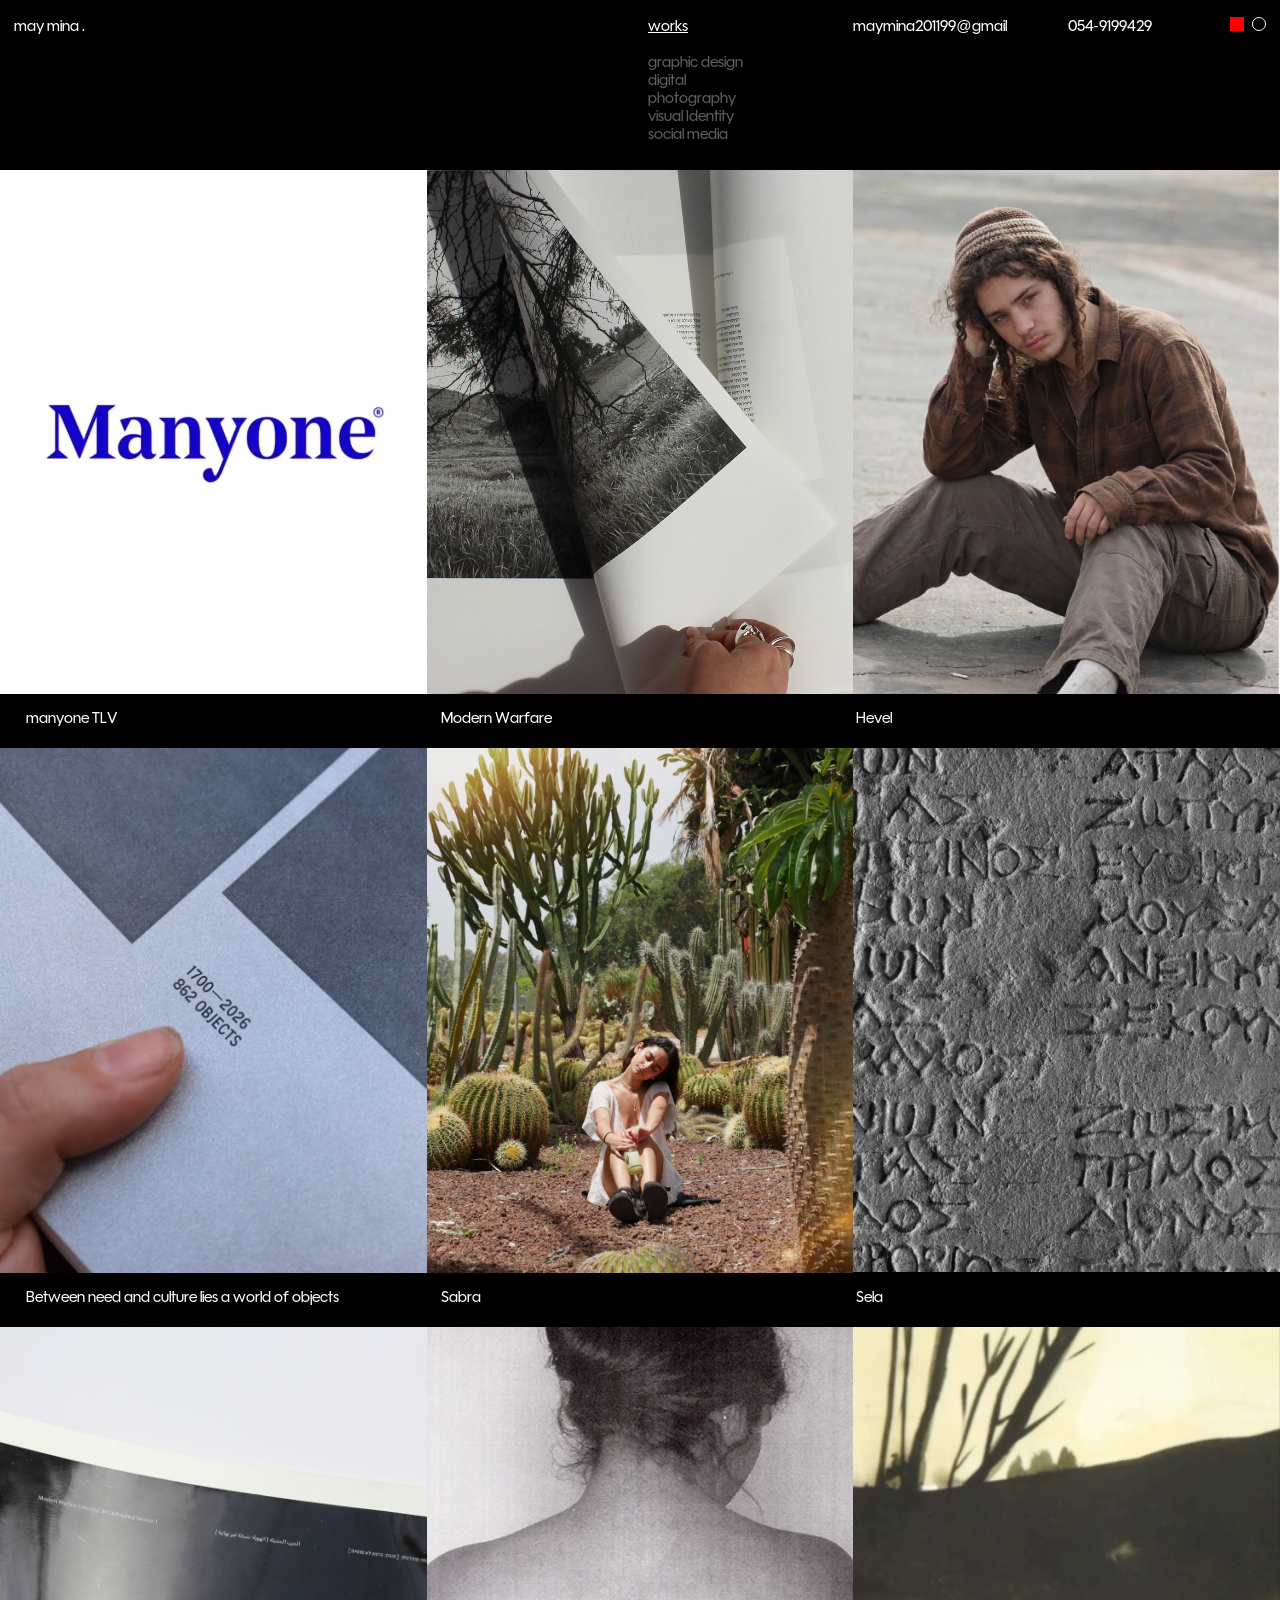
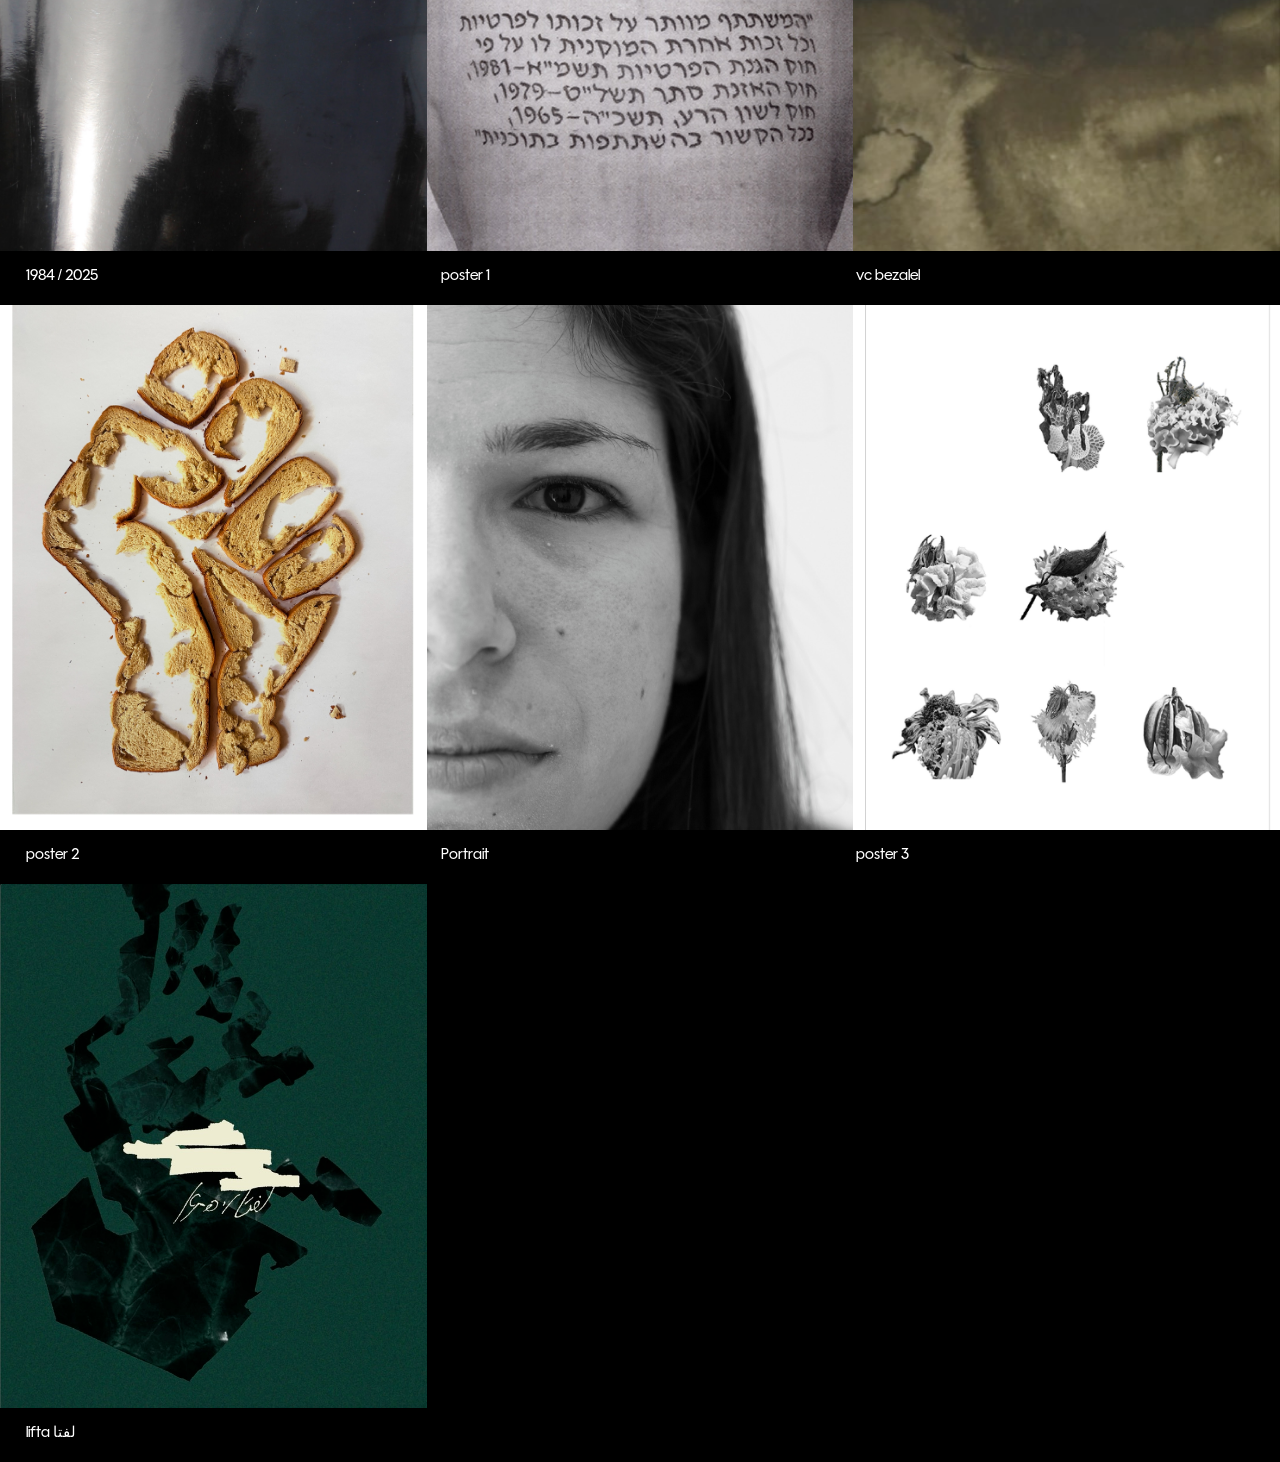
==== index.html @ c4fefc2b "vc bezalel: project text Co-Authored-By: Claude Opus 5.5 <noreply@anthropic.com>" ====
<!DOCTYPE html>
<html lang="en" dir="ltr">
<head>
  <meta charset="UTF-8">
  <meta name="viewport" content="width=device-width, initial-scale=1">
  <title>May Mina</title>
  <link rel="stylesheet" href="styles.css?v=20261129m">
  <!-- טוענים את הפונט של השם מוקדם, כדי שמסך הפתיחה יופיע ישר בפונט הנכון -->
  <link rel="preload" href="fonts/PolymathDispDemo-Regular.otf" as="font" type="font/otf" crossorigin>
</head>
<body class="home-page">
  <!-- מסך הפתיחה: האותיות של "may mina" מתחלפות אחת אחרי השנייה באמצע המסך.
       מופיע בכל פעם שהעמוד נטען או מתרענן -->
  <div class="intro" aria-hidden="true">
    <span class="intro__letter">m</span>
  </div>

  <!-- החלק העליון: שם ותפריט (בעמוד הבית הוא נמוך יותר, home-header--compact) -->
  <header class="home-header home-header--compact">
    <h1 class="home-name">may mina .</h1>

    <!-- קישור לעמוד התהליך: עיגול קטן בפינה הימנית העליונה -->
    <!-- פרטי הקשר: לבנים, וכשהעכבר עליהם אפורים עם קו תחתון. לחיצה מעתיקה (copy.js) -->
    <a class="project-contact project-contact--email project-contact--light" href="mailto:maymina201199@gmail.com">maymina201199@gmail</a>
    <a class="project-contact project-contact--phone project-contact--light" href="tel:+972549199429">054-9199429</a>

    <a class="home-process-link" href="process.html?v=20261129m" aria-label="process" title="process"></a>
    <!-- זמני: ריבוע אדום שמוביל לעמוד הניהול (נוריד אותו כשהאתר יהיה מוכן) -->
    <a class="admin-link" href="covers.html?v=20261129m" aria-label="ניהול" title="ניהול"></a>

    <!-- התפריט: לחיצה על קטגוריה מציגה רק את הפרויקטים שלה. "works" = כל העבודות (ברירת המחדל).
         data-filter הוא שם הקטגוריה, כמו ב-data-categories של כל פרויקט -->
    <nav class="home-menu">
      <button class="home-menu__label" type="button" data-filter="all">works</button>
      <ul class="home-menu__list">
        <li><button type="button" data-filter="graphic-design">graphic design</button></li>
        <li><button type="button" data-filter="digital">digital</button></li>
        <li><button type="button" data-filter="photography">photography</button></li>
        <li><button type="button" data-filter="visual-identity">visual Identity</button></li>
        <li><button type="button" data-filter="social-media">social media</button></li>
      </ul>
    </nav>
  </header>

  <!--
    הפרויקטים: כל פרויקט הוא בלוק אחד עם הדימוי והשם שלו, והרשת מסדרת אותם שלושה בשורה.
    data-categories: הקטגוריות של הפרויקט (מופרדות ברווח), לסינון לפי התפריט.
    השם מתחת לדימוי הוא שם הפרויקט בלבד, בדיוק כמו בראש עמוד הפרויקט.
    כדי להוסיף פרויקט: מעתיקים בלוק שלם ומחליפים קישור, דימויים, קטגוריות ושם.
  -->
  <main class="home-projects">
    <div class="home-gallery">
      <a class="home-gallery__item" href="manyone.html?v=20261129m" data-categories="social-media" data-preview="images/projects/manyone/01.jpg, images/projects/manyone/02.jpg, images/projects/manyone/03.jpg, images/projects/manyone/05.jpg">
        <div class="home-gallery__media">
          <video class="home-gallery__slide is-active" src="images/home-manyone.mp4?s=1" poster="images/home-manyone-poster.jpg" autoplay muted loop playsinline aria-label="Manyone"></video>
        </div>
        <p class="home-gallery__name">manyone TLV</p>
      </a>

      <a class="home-gallery__item" href="modern-warfare.html?v=20261129m" data-categories="graphic-design" data-preview="images/projects/modern-warfare/01.jpg, images/projects/modern-warfare/02.jpg, images/projects/modern-warfare/03.jpg, images/projects/modern-warfare/04.jpg">
        <div class="home-gallery__media">
          <img class="home-gallery__slide is-active" src="images/home-row2-booklet.jpg" alt="Modern Warfare">
        </div>
        <p class="home-gallery__name">Modern Warfare</p>
      </a>

      <a class="home-gallery__item" href="hevel.html?v=20261129m" data-categories="visual-identity" data-preview="images/projects/hevel/00-cover.jpg, images/projects/hevel/01.jpg, images/projects/hevel/02.jpg, images/projects/hevel/03.jpg">
        <div class="home-gallery__media">
          <img class="home-gallery__slide is-active" src="images/home-row2-portrait.jpg" alt="Hevel">
        </div>
        <p class="home-gallery__name">Hevel</p>
      </a>

      <a class="home-gallery__item" href="eat-and-drink.html?v=20261129m" data-categories="graphic-design" data-preview="images/projects/eat-and-drink/00-cover.jpg">
        <div class="home-gallery__media">
          <img class="home-gallery__slide is-active" src="images/home-eat-and-drink.jpg" alt="eat and drink">
        </div>
        <p class="home-gallery__name">Between need and culture lies a world of objects</p>
      </a>

      <a class="home-gallery__item" href="sabra.html?v=20261129m" data-categories="visual-identity photography" data-preview="images/projects/sabra/00-cover.jpg, images/projects/sabra/01.jpg, images/projects/sabra/02.jpg, images/projects/sabra/03.jpg">
        <div class="home-gallery__media">
          <img class="home-gallery__slide is-active" src="images/home-photo-cactus.jpg" alt="Sabra">
        </div>
        <p class="home-gallery__name">Sabra</p>
      </a>

      <a class="home-gallery__item" href="sela.html?v=20261129m" data-categories="digital" data-preview="images/projects/sela/00-cover.jpg, images/projects/sela/01.jpg, images/projects/sela/02.jpg, images/projects/sela/03.jpg">
        <div class="home-gallery__media">
          <video class="home-gallery__slide home-gallery__slide--stone is-active" src="images/home-row2-stone.mp4?v=20261129m" poster="images/home-row2-stone-poster.jpg" autoplay muted loop playsinline aria-label="Sela"></video>
        </div>
        <p class="home-gallery__name">Sela</p>
      </a>

      <a class="home-gallery__item" href="1984-2025.html?v=20261129m" data-categories="graphic-design" data-preview="images/projects/1984-2025/00-cover.jpg, images/projects/1984-2025/01.jpg, images/projects/1984-2025/02.jpg, images/projects/1984-2025/03.jpg">
        <div class="home-gallery__media">
          <img class="home-gallery__slide is-active" src="images/projects/modern-warfare/01.jpg" alt="1984 / 2025">
        </div>
        <p class="home-gallery__name">1984 / 2025</p>
      </a>

      <!-- poster 1: עבודה נפרדת (עוד אין לה עמוד, אז היא לא קישור) -->
      <div class="home-gallery__item" data-categories="graphic-design">
        <div class="home-gallery__media">
          <img class="home-gallery__slide is-active" src="images/home-mx0e9773.jpg" alt="poster 1" data-original="images/projects/posters/01.jpg" data-crop="4.51 -6.91 1.88 0">
        </div>
        <p class="home-gallery__name">poster 1</p>
      </div>

      <!-- VC Bezalel: סרטון שמתנגן בלולאה, בלי סאונד -->
      <a class="home-gallery__item" href="vc-bezalel.html?v=20261129m" data-categories="social-media" data-preview="images/home-vc-bezalel-poster.jpg">
        <div class="home-gallery__media">
          <video class="home-gallery__slide is-active" src="images/home-vc-bezalel.mp4?v=20261129m" poster="images/home-vc-bezalel-poster.jpg" autoplay muted loop playsinline aria-label="VC Bezalel"></video>
        </div>
        <p class="home-gallery__name">vc bezalel</p>
      </a>

      <!-- poster 2: עבודה נפרדת (עוד אין לה עמוד, אז היא לא קישור) -->
      <div class="home-gallery__item" data-categories="graphic-design">
        <div class="home-gallery__media">
          <img class="home-gallery__slide is-active" src="images/projects/posters/02.jpg" alt="poster 2" style="object-position: 38.28% 50%">
        </div>
        <p class="home-gallery__name">poster 2</p>
      </div>

      <a class="home-gallery__item" href="portrait.html?v=20261129m" data-categories="photography" data-preview="images/projects/portrait/00-cover.jpg, images/projects/portrait/01.jpg, images/projects/portrait/02.jpg, images/projects/portrait/03.jpg">
        <div class="home-gallery__media">
          <img class="home-gallery__slide home-gallery__slide--face is-active" src="images/home-photo-face.jpg" alt="Portrait">
        </div>
        <p class="home-gallery__name">Portrait</p>
      </a>

      <!-- poster 3: עבודה נפרדת (עוד אין לה עמוד, אז היא לא קישור) -->
      <div class="home-gallery__item" data-categories="graphic-design">
        <div class="home-gallery__media">
          <img class="home-gallery__slide is-active" src="images/projects/posters/03.jpg" alt="poster 3">
        </div>
        <p class="home-gallery__name">poster 3</p>
      </div>

      <a class="home-gallery__item" href="lifta.html?v=20261129m" data-categories="visual-identity" data-preview="images/projects/lifta/00-cover.jpg, images/projects/lifta/01.jpg, images/projects/lifta/02.jpg, images/projects/lifta/03.jpg">
        <div class="home-gallery__media">
          <video class="home-gallery__slide is-active" src="images/home-lifta.mp4?v=20261129m" poster="images/home-lifta-poster.jpg" autoplay muted loop playsinline aria-label="lifta"></video>
        </div>
        <p class="home-gallery__name">lifta <span class="text-arabic" lang="ar">لفتا</span></p>
      </a>
    </div>
  </main>

  <!-- הסמן עם החץ (ריבוע עם קו לבן): מחליף את העכבר כשהוא על פרויקט -->
  <div class="explore-cursor" aria-hidden="true">
    <img src="images/arrow-right.png" alt="">
  </div>

  <script>
    // ===== מסך הפתיחה =====
    const intro = document.querySelector(".intro");
    if (intro) {
      const introLetter = intro.querySelector(".intro__letter");
      const LETTERS = ["m", "a", "y", "m", "i", "n", "a"];
      const LETTER_SPEED = 100; // כל אות מופיעה 0.1 שנייה, כמו באתר של Bibliothèque
      const MIN_ROUNDS = 2;     // כמה פעמים לפחות עוברים על כל האותיות
      const FADE_DURATION = 500; // כמה זמן המסך נעלם בהדרגה

      let letterIndex = 0;
      let rounds = 0;
      let pageLoaded = false;
      window.addEventListener("load", () => { pageLoaded = true; });

      function nextLetter() {
        letterIndex = (letterIndex + 1) % LETTERS.length;
        if (letterIndex === 0) rounds++;
        introLetter.textContent = LETTERS[letterIndex];

        // עוצרים על האות האחרונה, אחרי מספיק סיבובים וכשהעמוד סיים להיטען
        const onLastLetter = letterIndex === LETTERS.length - 1;
        if (onLastLetter && rounds >= MIN_ROUNDS - 1 && pageLoaded) {
          setTimeout(hideIntro, LETTER_SPEED * 3);
        } else {
          setTimeout(nextLetter, LETTER_SPEED);
        }
      }

      function hideIntro() {
        intro.classList.add("is-hidden");
        setTimeout(() => intro.remove(), FADE_DURATION);
      }

      // מי שביקש במחשב פחות אנימציות: בלי אותיות מתחלפות
      if (window.matchMedia("(prefers-reduced-motion: reduce)").matches) {
        hideIntro();
      } else {
        // מתחילים אחרי שהפונט נטען, כדי שהאותיות לא יופיעו קודם בפונט אחר
        document.fonts.ready.then(() => setTimeout(nextLetter, LETTER_SPEED));
      }
    }

    // ===== סינון לפי קטגוריה =====
    // לחיצה על קטגוריה בתפריט מציגה רק את הפרויקטים שלה. "works" מציג הכול.
    // הקטגוריה נשמרת בכתובת (למשל index.html?category=photography), כך שאפשר לקשר אליה
    const filterButtons = document.querySelectorAll("[data-filter]");
    const galleryItems = document.querySelectorAll(".home-gallery__item");

    function showCategory(category) {
      filterButtons.forEach(b => b.classList.toggle("is-selected", b.dataset.filter === category));
      let column = 0;
      galleryItems.forEach(function (item) {
        const show = category === "all" || item.dataset.categories.split(" ").includes(category);
        item.hidden = !show;
        // באיזו עמודה הפרויקט (1, 2 או 3): קובע כמה השם שלו זז פנימה, כמו בפיגמה
        if (show) item.dataset.column = (column++ % 3) + 1;
      });
      history.replaceState(null, "", category === "all" ? "index.html" : "index.html?category=" + category);
    }

    // מעבר נעים בין קטגוריות: הפרויקטים הנוכחיים נעלמים בעדינות למטה,
    // ואז הפרויקטים של הקטגוריה החדשה עולים אחד אחרי השני
    const gallery = document.querySelector(".home-gallery");
    const FADE_OUT = 280;      // כמה זמן הפרויקטים הישנים נעלמים
    const FADE_IN = 600;       // כמה זמן כל פרויקט חדש עולה
    const STAGGER = 60;        // כל פרויקט מתחיל קצת אחרי הקודם
    const EASE = "cubic-bezier(0.22, 0.65, 0.3, 1)";
    const reduceMotion = window.matchMedia("(prefers-reduced-motion: reduce)").matches;
    let switching = false;

    function switchCategory(category) {
      const current = document.querySelector(".home-menu .is-selected");
      if (switching || (current && current.dataset.filter === category)) return;
      if (reduceMotion) return showCategory(category);
      switching = true;

      // 1. הישנים נעלמים
      gallery.animate([{ opacity: 1, transform: "none" }, { opacity: 0, transform: "translateY(12px)" }],
                      { duration: FADE_OUT, easing: "ease-in", fill: "forwards" }).onfinish = function () {
        // 2. מחליפים את הפרויקטים ועולים לראש הגריד
        showCategory(category);
        gallery.getAnimations().forEach(a => a.cancel());
        const top = gallery.getBoundingClientRect().top + window.scrollY - 170;
        if (window.scrollY > top) window.scrollTo(0, Math.max(0, top));

        // 3. החדשים עולים אחד אחרי השני
        const shown = [...galleryItems].filter(item => !item.hidden);
        shown.forEach(function (item, index) {
          item.animate([{ opacity: 0, transform: "translateY(24px)" }, { opacity: 1, transform: "none" }],
                       { duration: FADE_IN, delay: index * STAGGER, easing: EASE, fill: "backwards" });
        });
        setTimeout(() => { switching = false; }, FADE_IN + shown.length * STAGGER);
      };
    }

    filterButtons.forEach(function (button) {
      button.addEventListener("click", () => switchCategory(button.dataset.filter));
    });

    showCategory(new URLSearchParams(location.search).get("category") || "all");

    // ===== הסמן עם החץ: מחליף את העכבר כשהוא על פרויקט =====
    const exploreCursor = document.querySelector(".explore-cursor");
    document.querySelectorAll(".home-gallery__item[data-preview]").forEach(function (item) {
      item.addEventListener("mouseenter", () => document.body.classList.add("is-over-project"));
      item.addEventListener("mouseleave", () => document.body.classList.remove("is-over-project"));
    });

    document.addEventListener("mousemove", function (event) {
      exploreCursor.style.transform = `translate(${event.clientX}px, ${event.clientY}px)`;
    });

    // ===== הפעלה אוטומטית של סרטונים =====
    // רשת ביטחון: אם הדפדפן לא הפעיל סרטון לבד (למשל אייפון במצב חיסכון בסוללה),
    // מפעילים אותו מהקוד, ואם גם זה נחסם, בנגיעה הראשונה בעמוד
    function playAllVideos() {
      document.querySelectorAll("video[autoplay]").forEach(function (video) {
        video.muted = true;
        if (video.paused) video.play().catch(function () {});
      });
    }
    playAllVideos();
    document.addEventListener("touchstart", playAllVideos, { once: true, passive: true });
    document.addEventListener("click", playAllVideos, { once: true });
    document.addEventListener("visibilitychange", function () { if (!document.hidden) playAllVideos(); });

    // ===== סרטונים בלולאה =====
    // לכל הסרטונים יש loop, וזו רשת ביטחון: אם סרטון בכל זאת נעצר בסוף, מתחילים אותו מחדש
    document.querySelectorAll("video[loop]").forEach(function (video) {
      video.addEventListener("ended", function () {
        video.currentTime = 0;
        video.play();
      });
    });
  </script>

  <script src="copy.js?v=20261129m"></script>
  <script src="idle.js?v=20261129m"></script>
</body>
</html>
---- styles.css ----
/* ===== משתנים: צבעים, פונטים וריווחים (מהפיגמה) ===== */
:root {
  /* צבעים */
  --color-home-background: #000000; /* רקע שחור של עמוד הבית */
  --color-home-text: #ffffff;       /* טקסט לבן בעמוד הבית */
  --color-home-muted: #5e5e5e;      /* אפור של "works" */
  --color-home-contact: rgba(255, 255, 255, 0.8); /* פרטי הקשר */
  --color-marker: #ebff12;          /* הסמן הצהוב עם החץ */
  --color-paper: #ffffff;      /* רקע לבן של עמוד התהליך */
  --color-ink: #000000;        /* טקסט וקווים שחורים בעמוד התהליך */

  /* פונטים */
  --font-home: "Polymath Display", Arial, sans-serif;
  --font-label: "Compadre Narrow", "Arial Narrow", Arial, sans-serif;

  /* גדלי טקסט */
  --label-size: 18px;   /* הטקסט הרגיל בעמוד התהליך */
  --home-text-size: 15px; /* השם והתפריט בעמוד הבית */
  --contact-size: 15px; /* פרטי הקשר בעמוד הבית */
  --contact-drop: 0.18em; /* כמה פרטי הקשר יורדים כדי לשבת על הקו של הדימויים */
  --counter-size: 18px; /* המספור 01 | 02 | 03 על דימוי פתוח */
  --project-name-size: 15px; /* השמות של הפרויקטים מתחת לדימויים */
  --space-titles-top: 15px;  /* בין הדימויים לשמות (בפיגמה: הדימוי נגמר ב-899, השם ב-914) */
  --home-titles-height: 54px; /* מהדימויים של שורה אחת עד הדימויים של השורה הבאה (899 עד 953 בפיגמה) */
  --process-link-size: 14px; /* העיגול שמוביל לעמוד התהליך */
  /* עמוד פרויקט: בפיגמה הוא בנוי לפי "may mina ." בגודל 18px, ובאתר "may mina ." בגודל 15px.
     לכן כל המידות של עמוד הפרויקט מוקטנות באותו יחס (15/18), כדי שהיחסים יישארו כמו בפיגמה */
  --project-scale: calc(15 / 18);
  --project-meta-size: var(--home-text-size);              /* שם הפרויקט והתחום: כמו "may mina ." */
  --project-text-size: calc(34px * var(--project-scale));  /* הטקסט ליד הדימוי הגדול (34px בפיגמה) */
  --project-text-line: calc(36px * var(--project-scale));  /* גובה שורה של הטקסט (36px בפיגמה) */
  --menu-dim-opacity: 0.4;     /* עמוד פרויקט: התפריט שקוף יותר */
  --intro-letter-size: 100px; /* האות במסך הפתיחה */
  --cursor-label-size: 11px; /* התווית [ NEXT ] שליד העכבר */

  /* ריווחים */
  --space-page: 16px;
  /* עמוד הבית (המספרים מהפריים ברוחב 1440px) */
  --home-header-height: 222px;   /* החלק העליון בעמודי הפרויקטים */
  --home-header-height-compact: 170px; /* החלק העליון בעמוד הבית: הגריד מתחיל ממש מתחת לתפריט */
  --space-home-top: 17px;        /* מרחק השם והתפריט מלמעלה */
  --space-home-edge: 14px;       /* מרחק השם מהקצה השמאלי */
  /* עמוד פרויקט (המספרים מהפריים ברוחב 1440px) */
  --space-project-edge: var(--space-home-edge); /* הדימוי ושם הפרויקט מיושרים ל-"may mina ." */
  --space-project-intro-top: calc(26px * var(--project-scale)); /* מהשורה של שם הפרויקט עד הדימוי */
  --space-project-images-gap: calc(15px * var(--project-scale)); /* בין הדימויים של הפרויקט */
  /* חלון הפרויקט שנפתח בלחיצה על פרויקט (המידות מהאתר crxtianhub.com) */
  --pw-item-size: 15cqw;           /* גודל כל דימוי: 15% מרוחב המסך, כמו באתר המקור */
  --pw-item-start: 1cqw;           /* הריבוע הקטן שממנו הדימוי מתחיל */
  --pw-entry-duration: 1700ms;     /* כל התנועה של דימוי אחד */
  --pw-entry-stagger: 90ms;        /* כל דימוי מתחיל קצת אחרי הקודם */
  --pw-entry-delay: 120ms;
  --pw-number-duration: 500ms;
  --pw-small-text: 12px;           /* המספרים 01_ */
  --pw-hold: 150ms;                /* רגע קצר שהדימויים נשארים במקום לפני שהם עפים */
  --pw-leave-duration: 850ms;      /* הדימויים עפים למקום שלהם בעמוד והרקע השחור נעלם */
  --pw-fly-easing: cubic-bezier(0.65, 0, 0.35, 1); /* ease-in-out: מתחיל ונעצר ברכות */
  --pw-easing: cubic-bezier(0.22, 0.65, 0.3, 1);
  /* המפה הקטנה של העמוד והכפתור "Next project" (132 על 232 ו-115 על 24 בפיגמה, מוקטנים כמו שאר העמוד) */
  --dock-scale: 1.2; /* כל הפאנל (המפה והכפתור) גדול ב-20% מהפיגמה */
  --minimap-width: calc(132px * var(--project-scale) * var(--dock-scale));
  --minimap-height: calc(232px * var(--project-scale) * var(--dock-scale));
  --minimap-gap: calc(15px * var(--project-scale) * var(--dock-scale));
  --minimap-right: var(--space-project-edge); /* מיושר לשוליים של העמוד */
  --minimap-bottom: 24px;         /* מרחק מתחתית המסך */
  /* הכפתור "Next project": מסגרת דקה בלי מילוי ובלי פינות מעוגלות, 115 על 24 עם טקסט 18 (כמו בפיגמה) */
  --next-project-width: calc(115px * var(--project-scale) * var(--dock-scale));
  --next-project-height: calc(24px * var(--project-scale) * var(--dock-scale));
  --next-project-size: calc(18px * var(--project-scale) * var(--dock-scale));   /* גודל הטקסט בכפתור */
  --space-counter-top: 9px;        /* המספור: מרחק מהקצה העליון של הדימוי */
  --cursor-label-gap: 10px;      /* רווח בין הסוגריים למילה ב-[ NEXT ] */
  /* עמוד התהליך (המספרים מהפריים ברוחב 1440px) */
  --space-edge: 50px;         /* מרחק מהקצה השמאלי */
  --space-edge-line: 62px;    /* מרחק הקו העליון מהקצה הימני */
  --space-edge-images: 22px;  /* מרחק הדימויים מהקצה הימני */
  --space-line: 27px;         /* מרווח מעל ומתחת לקו העליון */
  --space-title-indent: 34px; /* הכותרת בעמודה השמאלית זזה פנימה */
  --space-title-indent-right: 43px; /* הכותרת בעמודה הימנית זזה פנימה */
  --space-title-gap: 21px;    /* בין כותרת לדימוי בשורה 1 */
  --space-title-gap-row-2: 45px; /* בין כותרת לדימוי בשורה 2 */
  --space-column-gap: 74px;   /* בין שתי העמודות */
  --space-row-gap: 124px;     /* בין שורה של רשומות לשורה הבאה */
  --divider-height: 1037px;   /* אורך הקו האנכי */
  --divider-height-row-2: 479px; /* החלק של הקו שליד שורה 2 */
  --image-open-width: calc(100% * 1330 / 1368); /* COMING SOON פתוח: 1330px בפיגמה */
  --space-project-top: 31px;   /* VISION 01 פתוח: רווח נוסף מעל "PROJECT PAGE" */
  --space-project-title-gap: 24px; /* בין "PROJECT PAGE" לדימוי */
  --space-project-image-gap: 62px; /* בין שני הדימויים של עמוד הפרויקט */
  --space-video-top: 87px;     /* VISION 02 פתוח: רווח נוסף מעל הסרטון */
  --line-width: 1px;

  /* תנועה: משך ואופן ההאטה של פתיחת דימויים */
  --zoom-duration: 600ms;
  --zoom-easing: cubic-bezier(0.22, 1, 0.36, 1);
}

/* ===== פונטים ===== */
/* Polymath Display: נטען מתיקיית fonts של הפרויקט */
@font-face {
  font-family: "Polymath Display";
  src: url("fonts/PolymathDispDemo-Regular.otf") format("opentype");
}

/* Compadre Narrow: נטען מתיקיית fonts של הפרויקט */
@font-face {
  font-family: "Compadre Narrow";
  src: url("fonts/Compadre-Demo-Narrow.otf") format("opentype");
}

/* ===== בסיס ===== */
* {
  box-sizing: border-box;
}

body {
  margin: 0;
}

/* ===== מסך הפתיחה: אות גדולה שמתחלפת באמצע המסך ===== */
.intro {
  position: fixed;
  inset: 0;
  z-index: 100; /* מעל כל האתר */
  display: flex;
  align-items: center;
  justify-content: center;
  background-color: var(--color-home-background);
  color: var(--color-home-text);
  font-family: var(--font-home);
  transition: opacity 500ms var(--zoom-easing);
}

.intro.is-hidden {
  opacity: 0;
  pointer-events: none;
}

.intro__letter {
  font-size: var(--intro-letter-size);
  line-height: 1;
}

/* ===== עמוד הבית ===== */
.home-page {
  background-color: var(--color-home-background);
  color: var(--color-home-text);
  font-family: var(--font-home);
  font-size: var(--home-text-size);
  line-height: normal;
}

/* החלק העליון: שם, תפריט ופרטי קשר (328px בפיגמה) */
.home-header {
  position: relative;
  height: var(--home-header-height);
}

/* בעמוד הבית החלק העליון נמוך יותר, כדי שהגריד יתחיל גבוה יותר */
.home-header--compact {
  height: var(--home-header-height-compact);
}

.home-name {
  position: absolute;
  top: var(--space-home-top);
  left: var(--space-home-edge);
  margin: 0;
  font-size: inherit;
  font-weight: normal;
}

/* בעמודים אחרים השם הוא קישור לעמוד הבית, אבל נראה בדיוק אותו דבר */
.home-name__link {
  color: inherit;
  text-decoration: none;
}

/* הקישור לעמוד התהליך: עיגול לבן דק בפינה הימנית העליונה, מול "may mina ." */
.home-process-link {
  position: absolute;
  top: var(--space-home-top);
  right: var(--space-home-edge);
  width: var(--process-link-size);
  height: var(--process-link-size);
  border: var(--line-width) solid var(--color-home-text);
  border-radius: 50%;
  transition: background-color 200ms ease;
}

/* כשהעכבר על העיגול הוא מתמלא */
.home-process-link:hover {
  background-color: var(--color-home-text);
}

/* זמני: ריבוע אדום קטן משמאל לעיגול, שמוביל לעמוד הניהול (נוריד אותו כשהאתר יהיה מוכן) */
.admin-link {
  position: absolute;
  top: var(--space-home-top);
  right: calc(var(--space-home-edge) + var(--process-link-size) + 8px);
  width: var(--process-link-size);
  height: var(--process-link-size);
  background-color: #ff0000;
}

/* התפריט מתחיל באמצע המסך, כמו בפיגמה */
.home-menu {
  position: absolute;
  top: var(--space-home-top);
  left: calc(100% * 729 / 1440);
}

.home-menu__label {
  display: block;
  margin: 0 0 1lh; /* שורה ריקה מתחת ל-"works" */
  color: var(--color-home-muted);
}

.home-menu__list {
  margin: 0;
  padding: 0;
  list-style: none;
}

/* הכפתורים בתפריט נראים כמו טקסט רגיל */
.home-menu button {
  padding: 0;
  border: 0;
  background: none;
  color: inherit;
  font: inherit;
  cursor: pointer;
}

/* מצבים של התפריט: הפריט שנבחר (הקטגוריה או העמוד שנמצאים בו) לבן עם קו תחתון,
   וכל השאר באפור. בעמוד הבית "works" נבחר מההתחלה */
.home-menu button,
.home-menu a,
.home-menu .home-menu__label {
  color: var(--color-home-muted);
  text-decoration: none;
  transition: color 300ms ease; /* הצבע מתחלף בעדינות כשבוחרים קטגוריה */
}

.home-menu .is-selected,
.home-menu .home-menu__item--current {
  color: var(--color-home-text);
  text-decoration: underline;
}

/* כשהעכבר על קטגוריה: קו תחתון */
.home-menu button:hover,
.home-menu a:hover {
  text-decoration: underline;
}

/* פרטי הקשר: קטנים, באותיות גדולות */
.home-contact {
  position: absolute;
  /* האותיות יושבות ממש על הקו העליון של הדימויים:
     מורידים את הרווח הריק שמתחת לאותיות (המקום של אותיות כמו g ו-p) */
  bottom: calc(-1 * var(--contact-drop));
  margin: 0;
  color: var(--color-home-contact);
  font-family: var(--font-label);
  font-size: var(--contact-size);
  line-height: 1;
  text-transform: uppercase;
  z-index: 2;           /* מעל הדימויים */
  pointer-events: none; /* כדי שהעכבר "יעבור דרכם" לדימוי שמתחת */
}

.home-contact--email {
  left: calc(100% * 727 / 1440);
}

.home-contact--phone {
  left: calc(100% * 1315 / 1440);
}

/* שלושת הדימויים: כל אחד שליש מהרוחב, 480 על 590 בפיגמה */
.home-gallery {
  display: grid;
  grid-template-columns: repeat(3, 1fr);
}

/* פרויקט אחד בגלריה: הדימוי ומתחתיו השם */
.home-gallery__item {
  display: block;
  color: inherit;
  text-decoration: none;
}

/* פרויקט שלא שייך לקטגוריה שבחרו */
.home-gallery__item[hidden] {
  display: none;
}

/* הדימוי: 480 על 590 בפיגמה */
.home-gallery__media {
  position: relative;
  aspect-ratio: 480 / 590;
  overflow: hidden;
}

.home-gallery__slide {
  position: absolute;
  inset: 0;
  display: block;
  width: 100%;
  height: 100%;
  object-fit: cover;
  visibility: hidden;
  transition: object-position var(--zoom-duration) var(--zoom-easing);
}

/* השקופית שרואים עכשיו */
.home-gallery__slide.is-active {
  visibility: visible;
}

/* בדימוי של הפנים רואים את הצד הימני, כמו בפיגמה */
.home-gallery__slide--face {
  object-position: right center;
}

/* בסרטון של האבן רואים קצת מתחת לאמצע, כמו בפיגמה */
.home-gallery__slide--stone {
  object-position: center 57%;
}

/* מילים בערבית: לפונט Polymath אין אותיות ערביות, אז הן מוצגות בפונט של המערכת */
.text-arabic {
  font-family: "Geeza Pro", "Noto Sans Arabic", Arial, sans-serif;
}

/* ===== השם של כל פרויקט, מתחת לדימוי ===== */
.home-gallery__name {
  box-sizing: border-box;
  height: var(--home-titles-height);
  margin: 0;
  padding-top: var(--space-titles-top);
  font-size: var(--project-name-size);
}

/* כל שם זז קצת פנימה מתחילת העמודה שלו, כמו בפיגמה (29px, 16px, 3px).
   העמודה (1, 2 או 3) נקבעת ב-JavaScript, כי היא משתנה כשמסננים לפי קטגוריה */
.home-gallery__item[data-column="1"] .home-gallery__name { padding-left: calc(100% * 29 / 480); }
.home-gallery__item[data-column="2"] .home-gallery__name { padding-left: calc(100% * 16 / 480); }
.home-gallery__item[data-column="3"] .home-gallery__name { padding-left: calc(100% * 3 / 480); }

/* ===== כניסה לעמוד פרויקט: 4 דימויים עולים על המסך (כמו באתר crxtianhub.com) ===== */
/* מסך שחור מעל העמוד. 4 דימויים של הפרויקט עולים בו אחד אחרי השני, ואז הוא נעלם
   וחושף את עמוד הפרויקט (project.js). לחיצה, גלילה או מקש מדלגים */
.pw {
  position: fixed;
  inset: 0;
  z-index: 40;
  overflow: hidden;
  container-type: size; /* הדימויים ממוקמים ביחס למסך: cqw = אחוז מהרוחב, cqh = מהגובה */
  background-color: var(--color-home-background);
  color: var(--color-home-text);
  cursor: pointer;
  transition: background-color var(--pw-leave-duration) var(--pw-fly-easing);
}

/* אחרי שהדימויים גדלו: הרקע השחור נעלם, וכל דימוי עף למקום שלו בעמוד הפרויקט */
.pw.is-settling {
  background-color: transparent;
  pointer-events: none;
}

/* בזמן המעוף הדימוי כבר בגודל ובמקום של היעד, והתנועה עצמה היא transform ו-clip-path
   (project.js), כך שהיא חלקה ולא מחשבת את העמוד מחדש בכל פריים */
.pw__item.is-flying {
  transform: none;
  animation: none;
  transform-origin: center;
  will-change: transform, clip-path;
}

.pw__item.is-flying .pw__number {
  opacity: 0;
  animation: none;
  transition: opacity 200ms ease;
}

/* כל עוד הכניסה מוצגת, העמוד שמאחוריה לא נגלל */
.is-entering {
  overflow: hidden;
}

/* דימוי אחד. המיקום הוא האמצע שלו (כמו באתר המקור) */
.pw__item {
  position: absolute;
  margin: 0;
  width: var(--pw-item-size);
  height: var(--pw-item-size);
  transform: translate(-50%, -50%);
  animation: pw-entry var(--pw-entry-duration) var(--pw-easing) both;
  animation-delay: calc(var(--pw-entry-delay) + var(--pw-index) * var(--pw-entry-stagger));
}

/* הקומפוזיציה בדיוק כמו באתר המקור: המרחק של כל דימוי ממרכז המסך שם (ברוחב 1440),
   ביחידות של רוחב החלון, כך שהיחסים בין הדימויים נשמרים בכל גודל ובכל צורה של חלון */
.pw__item:nth-child(1) { left: calc(50cqw - 23.99cqw); top: calc(50cqh - 11.28cqw); }
.pw__item:nth-child(2) { left: calc(50cqw - 8.02cqw);  top: calc(50cqh - 4.27cqw); }
.pw__item:nth-child(3) { left: calc(50cqw + 16.01cqw); top: calc(50cqh + 9.76cqw); }
.pw__item:nth-child(4) { left: calc(50cqw + 31.98cqw); top: calc(50cqh + 3.72cqw); }

.pw__image {
  display: block;
  width: 100%;
  height: 100%;
  object-fit: cover;
}

/* המספר 01_ מעל הדימוי, מופיע מתוך טשטוש אחרי שהדימוי נפתח */
.pw__number {
  position: absolute;
  bottom: 100%;
  left: 0;
  padding-bottom: 4px;
  font-size: var(--pw-small-text);
  white-space: nowrap;
  animation: pw-number-in var(--pw-number-duration) var(--pw-easing) both;
  animation-delay: calc(var(--pw-entry-delay) + var(--pw-entry-duration) * 0.7 + var(--pw-index) * var(--pw-entry-stagger));
}

/* ריבוע קטן בתחתית החלון -> עולה למקום שלו -> נפתח לגודל מלא */
@keyframes pw-entry {
  0% {
    width: var(--pw-item-start);
    height: var(--pw-item-start);
    transform: translate(-50%, -50%) translateY(104cqh);
    filter: blur(2px);
  }
  54% {
    width: var(--pw-item-start);
    height: var(--pw-item-start);
    transform: translate(-50%, -50%);
    filter: blur(0);
  }
  100% {
    width: var(--pw-item-size);
    height: var(--pw-item-size);
    transform: translate(-50%, -50%);
  }
}

@keyframes pw-number-in {
  from { opacity: 0; filter: blur(3px); }
  to   { opacity: 1; filter: blur(0); }
}

/* ===== הסמן עם החץ: מחליף את העכבר כשהוא על פרויקט ===== */
/* ריבוע שקוף עם קו דק, ובתוכו חץ. לבן על רקע כהה ושחור על רקע בהיר */
.home-gallery__item[data-preview] {
  cursor: none;
}

.explore-cursor {
  position: fixed;
  top: 0;
  left: 0;
  z-index: 30;
  width: 36px;
  height: 24px;
  margin: -12px 0 0 -18px; /* מרכז הסמן בדיוק על העכבר */
  border: var(--line-width) solid var(--color-home-text);
  mix-blend-mode: difference; /* לבן על רקע כהה, שחור על רקע בהיר */
  pointer-events: none;
  display: none;
}

/* מופיע רק כשהעכבר על פרויקט */
.is-over-project .explore-cursor {
  display: block;
}

/* החץ: הקובץ שחור, והופכים אותו ללבן. החיתוך משמאל מקצר את הזנב של החץ, כמו בפיגמה */
.explore-cursor img {
  position: absolute;
  top: 2px;
  left: 6px;
  width: 17px;
  height: 17px;
  filter: invert(1);
  clip-path: inset(0 0 0 5px);
}

/* מי שביקש במחשב פחות אנימציות: בלי מסך כניסה (project.js מדלג עליו) */
@media (prefers-reduced-motion: reduce) {
  .pw__item,
  .pw__number {
    animation: none;
  }
}

/* ===== התווית [ NEXT ] / [ PREV ] שעוקבת אחרי העכבר ===== */
.cursor-label {
  position: fixed;
  top: 0;
  left: 0;
  z-index: 10;
  display: flex;
  gap: var(--cursor-label-gap);
  color: var(--color-home-text);
  font-family: var(--font-label);
  font-size: var(--cursor-label-size);
  text-transform: uppercase;
  white-space: nowrap;
  pointer-events: none; /* כדי שהתווית לא תפריע ללחוץ על הדימוי */
  opacity: 0;
  transition: opacity 200ms ease;
}

.cursor-label.is-visible {
  opacity: 1;
}

/* הסמן הצהוב עם החץ (36 על 24 בפיגמה). מוסתר עד הדימוי האחרון */
.cursor-label__arrow {
  position: relative;
  display: none;
  width: 36px;
  height: 24px;
  background-color: var(--color-marker);
}

.cursor-label__arrow img {
  position: absolute;
  top: 3px;
  left: 7px;
  width: 17px;
  height: 17px;
}

/* מלבן צהוב קטן שמסתיר את תחילת החץ, כמו בפיגמה */
.cursor-label__arrow-cover {
  position: absolute;
  top: 5px;
  left: 6px;
  width: 6px;
  height: 15px;
  background-color: var(--color-marker);
}

/* בדימוי האחרון: הסמן הצהוב ו-"explore the project" במקום [ NEXT ] */
.cursor-label.is-explore {
  align-items: center;
}

.cursor-label.is-explore .cursor-label__arrow {
  display: block;
  order: -1; /* הסמן לפני הטקסט */
}

.cursor-label.is-explore .cursor-label__bracket {
  display: none;
}

/* במסכי מגע אין עכבר, אז אין תווית */
@media (hover: none) {
  .cursor-label {
    display: none;
  }
}

/* מי שביקש במחשב פחות אנימציות: נפתח בלי תנועה */
@media (prefers-reduced-motion: reduce) {
  .home-gallery__item,
  .home-gallery__slide {
    transition: none;
  }
}

/* ===== טלפון: הכול בעמודה אחת ===== */
@media (max-width: 700px) {
  .home-header {
    height: auto;
    display: flex;
    flex-direction: column;
    gap: 32px;
    padding: var(--space-home-top) var(--space-page);
  }

  .home-name,
  .home-menu,
  .home-contact {
    position: static;
  }

  /* פרויקט אחד בשורה, והשם מתחת לדימוי */
  .home-gallery {
    grid-template-columns: 1fr;
  }

  .home-gallery__item .home-gallery__name {
    height: auto;
    padding: 15px var(--space-page) 32px;
  }
}

/* ===== מפה קטנה של העמוד (minimap), בעמודי הפרויקטים ===== */
/* קבועה על המסך בצד ימין, ומופיעה כשמתחילים לגלול (project.js) */
/* המפה והכפתור "Next project" יחד, בפינה הימנית התחתונה */
.project-dock {
  position: fixed;
  right: var(--minimap-right);
  bottom: var(--minimap-bottom);
  z-index: 5;
  display: flex;
  flex-direction: column;
  align-items: center;
  gap: var(--minimap-gap);
  opacity: 0;
  pointer-events: none;
  transition: opacity 300ms ease;
}

.project-dock.is-visible {
  opacity: 1;
  pointer-events: auto;
}

.minimap {
  position: relative;
  width: var(--minimap-width);
  height: var(--minimap-height);
  overflow: hidden;
  background-color: var(--color-home-background);
  cursor: pointer;
}

/* הכפתור: מלבן לבן מעוגל עם טקסט שחור קטן (115 על 24 בפיגמה) */
.next-project {
  position: fixed;
  z-index: 5;
  /* באמצע מתחת למפה, בדיוק במקום של הריבוע הריק בפאנל */
  right: calc(var(--minimap-right) + (var(--minimap-width) - var(--next-project-width)) / 2);
  bottom: var(--minimap-bottom);
  display: flex;
  align-items: center;
  justify-content: center;
  width: var(--next-project-width);
  height: var(--next-project-height);
  border: var(--line-width) solid var(--color-home-text);
  color: var(--color-home-text);
  mix-blend-mode: difference; /* כמו הסמנים: לבן על רקע כהה, שחור על רקע בהיר */
  font-size: var(--next-project-size);
  text-decoration: none;
  white-space: nowrap;
  opacity: 0;
  pointer-events: none;
  transition: opacity 300ms ease, background-color 200ms ease, color 200ms ease;
}

/* מופיע יחד עם המפה, כשמתחילים לגלול */
.next-project.is-visible {
  opacity: 1;
  pointer-events: auto;
}

/* המקום של הכפתור בפאנל */
.project-dock__next-space {
  width: var(--next-project-width);
  height: var(--next-project-height);
}

/* כשהעכבר על הכפתור: לבן מלא עם טקסט שחור, כמו קודם */
.next-project:hover {
  background-color: var(--color-home-text);
  color: var(--color-home-background);
  mix-blend-mode: normal;
}

/* העותק המוקטן של העמוד */
.minimap__content {
  position: absolute;
  top: 0;
  left: 0;
  width: 100%;
}

.minimap__content .project-page {
  margin: 0;
  transform-origin: top left;
  pointer-events: none;
}

/* המסגרת הלבנה: מה שרואים עכשיו על המסך */
.minimap__frame {
  position: absolute;
  top: 0;
  left: 0;
  width: 100%;
  border: var(--line-width) solid var(--color-home-text);
  pointer-events: none;
}

/* בטלפון אין מפה (וגם לא הכפתור שמתחתיה, כמו קודם) */
@media (max-width: 700px) {
  .project-dock,
  .next-project {
    display: none;
  }
}

/* ===== הסמן מעל דימויים וסרטונים בעמודי הפרויקטים (project.js) ===== */
/* האייקונים מהפיגמה, בחצי מהגודל שלהם שם ובקו של 1px, כמו הסמן של עמוד הבית */
.has-media-cursor,
.has-media-cursor * {
  cursor: none !important; /* במקום הסמן הרגיל מופיע האייקון */
}

.media-cursor {
  position: fixed;
  top: 0;
  left: 0;
  z-index: 60; /* מעל הדימוי הגדול */
  mix-blend-mode: difference; /* לבן על רקע כהה, שחור על רקע בהיר */
  pointer-events: none;
  display: none;
}

.has-media-cursor .media-cursor {
  display: block;
}

/* כל אייקון ממורכז על העכבר, על פיקסלים שלמים, כדי שהקו יהיה חד ובעובי 1px
   (בדיוק כמו הריבוע עם החץ בעמוד הבית) */
.media-cursor img {
  display: block;
}

.media-cursor[data-kind="zoom-in"] img,
.media-cursor[data-kind="zoom-out"] img {
  width: 36px; /* כמו הריבוע עם החץ בעמוד הבית */
  height: 24px;
  margin: -12px 0 0 -18px;
}

.media-cursor[data-kind="play"] img {
  width: 26px;
  height: 24px;
  margin: -12px 0 0 -13px;
}

.media-cursor[data-kind="pause"] img {
  width: 20px;
  height: 24px;
  margin: -12px 0 0 -10px;
}

/* בדימוי הגדול: הריבוע עם החץ מעמוד הבית (בדיוק כמו .explore-cursor) */
.media-cursor__arrow {
  display: none;
  position: relative;
  width: 36px;
  height: 24px;
  margin: -12px 0 0 -18px; /* מרכז הסמן בדיוק על העכבר */
  border: var(--line-width) solid var(--color-home-text);
}

.media-cursor__arrow img {
  position: absolute;
  top: 2px;
  left: 6px;
  width: 17px;
  height: 17px;
  filter: invert(1);
  clip-path: inset(0 0 0 5px);
}

/* הקודם: אותו חץ, הפוך לשמאל (ובמקום ההפוך בתוך הריבוע) */
.media-cursor[data-kind="prev"] .media-cursor__arrow img {
  left: calc(100% - 23px);
  transform: scaleX(-1);
}

.media-cursor[data-kind="next"] .media-cursor__arrow,
.media-cursor[data-kind="prev"] .media-cursor__arrow {
  display: block;
}

.media-cursor[data-kind="next"] .media-cursor__icon,
.media-cursor[data-kind="prev"] .media-cursor__icon {
  display: none;
}

/* ===== דימוי שנפתח בגדול בלחיצה (project.js) ===== */
.project-intro__image,
.project-images__image {
  cursor: zoom-in;
}

.image-viewer {
  position: fixed;
  inset: 0;
  z-index: 50;
  display: flex;
  align-items: center;
  justify-content: center;
  padding: var(--space-home-edge);
  background-color: var(--color-home-background);
  cursor: zoom-out;
  opacity: 0;
  pointer-events: none;
  transition: opacity 300ms var(--pw-fly-easing);
}

.image-viewer.is-open {
  opacity: 1;
  pointer-events: auto;
}

/* המשבצת: באותה צורה כמו בעמוד, הכי גדולה שנכנסת במסך */
.image-viewer__box {
  --viewer-ratio: 1.5;
  width: min(100%, (100vh - 2 * var(--space-home-edge)) * var(--viewer-ratio));
  aspect-ratio: var(--viewer-ratio);
  position: relative;
  overflow: hidden;
  container-type: size;
  transform: scale(0.96);
  transition: transform 300ms var(--pw-fly-easing);
}

.image-viewer.is-open .image-viewer__box {
  transform: none;
}

/* הדימוי בתוכה מקבל את אותו חיתוך, זום והטיה כמו בעמוד (ראו .tile .project-images__image) */

/* ===== עמוד פרויקט ===== */


/* פרטי הקשר באפור, למעלה, בגובה של "may mina ." (בפיגמה ב-960 וב-1201 מתוך 1440) */
.project-contact {
  position: absolute;
  top: var(--space-home-top);
  color: var(--color-home-muted);
  text-decoration: none;
}

.project-contact:hover {
  text-decoration: underline;
}

.project-contact--email { left: calc(100% * 960 / 1440); }
.project-contact--phone { left: calc(100% * 1201 / 1440); }

/* בעמוד הבית: פרטי הקשר לבנים, וכשהעכבר עליהם אפורים עם קו תחתון */
.project-contact--light {
  color: var(--color-home-text);
  transition: color 300ms ease;
}

.project-contact--light:hover {
  color: var(--color-home-muted);
}

/* ===== הסמן של ההעתקה (copy.js): על המייל, הטלפון וטקסט מסומן ===== */
.copy-cursor {
  position: fixed;
  top: 0;
  left: 0;
  z-index: 70;
  mix-blend-mode: difference; /* לבן על רקע כהה, שחור על רקע בהיר, כמו שאר הסמנים */
  pointer-events: none;
  display: none;
}

.has-copy-cursor,
.has-copy-cursor * {
  cursor: none !important;
}

.has-copy-cursor .copy-cursor {
  display: block;
}

/* כשהסמן של ההעתקה מופיע, הסמנים האחרים מוסתרים */
.has-copy-cursor .media-cursor,
.has-copy-cursor .explore-cursor {
  display: none !important;
}

/* האייקון: הדף שמלפנים בגודל של הריבוע עם החץ (24 על 36), ממורכז על העכבר */
.copy-cursor__icon {
  display: none;
  width: 28px;
  height: 40px;
  margin: -20px 0 0 -14px;
}

.copy-cursor[data-state="icon"] .copy-cursor__icon {
  display: block;
}

/* מעל הטקסט המסומן (האפור של הדפדפן) האייקון שחור, כדי שלא ייעלם באפור */
.copy-cursor[data-on="selection"] {
  mix-blend-mode: normal;
}

.copy-cursor[data-on="selection"] .copy-cursor__icon {
  filter: invert(1);
}

/* "copied!" במקום הסמן, ל-2 שניות */
/* בנגטיב: טקסט שחור על ריבוע לבן בדיוק בגודל של הטקסט */
.copy-cursor__text {
  display: none;
  transform: translate(-50%, -50%);
  background-color: var(--color-home-text);
  color: var(--color-home-background);
  line-height: 1;
  font-family: var(--font-home);
  font-size: var(--home-text-size);
  white-space: nowrap;
}

.copy-cursor[data-state="copied"] .copy-cursor__text {
  display: block;
}

/* ב-"copied!" הצבעים קבועים (שחור על לבן) ולא מתהפכים לפי הרקע */
.copy-cursor[data-state="copied"] {
  mix-blend-mode: normal;
}

/* בטלפון: פרטי הקשר אחד מתחת לשני בצד ימין למעלה, ליד העיגול (שלא ייצאו מהמסך) */
@media (max-width: 700px) {
  .project-contact--email,
  .project-contact--phone {
    left: auto;
    right: calc(var(--space-home-edge) + 2 * var(--process-link-size) + 20px);
    text-align: right;
  }

  .project-contact--phone {
    top: calc(var(--space-home-top) + 1.3em);
  }
}

/* בעמוד פרויקט הסמן העגול של "תהליך" יושב מימין לטלפון, אז לא צריך לזוז */

/* שורת הפרויקט: שם הפרויקט משמאל, התחום באמצע, על הקו התחתון של החלק העליון */
.project-meta {
  position: absolute;
  bottom: 0;
  margin: 0;
  font-size: var(--project-meta-size);
  line-height: 1;
}

.project-meta--title {
  left: var(--space-project-edge);
}

.project-meta--field {
  left: calc(100% * 720 / 1440);
}

/* כל התוכן של עמוד הפרויקט: מיושר ל-"may mina ." משמאל, ובאותו מרחק מימין */
.project-page {
  margin: var(--space-project-intro-top) var(--space-project-edge) var(--space-project-edge);
}

/* הפתיחה: דימוי גדול משמאל (902 על 603 בפיגמה) וטקסט מימין (453 רוחב) */
.project-intro {
  display: grid;
  grid-template-columns: 902fr 453fr;
  column-gap: calc(100% * 31 / 1386);
  margin-bottom: var(--space-project-images-gap);
}

.project-intro__image {
  display: block;
  width: 100%;
  aspect-ratio: 902 / 603;
  object-fit: cover;
}

.project-intro__description {
  margin: 0;
  font-size: var(--project-text-size);
  line-height: var(--project-text-line);
}

/* מסגרת לדימוי הגדול, כשהוא חתוך או מוגדל כמו בפיגמה */
.project-intro__frame {
  position: relative;
  overflow: hidden;
  aspect-ratio: 902 / 603;
  container-type: size;
}

/* שורה בטקסט אחרי הסידור של project.js: כל שורה בשורה משלה, בלי שבירה נוספת */
.balanced-line {
  display: block;
  white-space: nowrap;
}

/* שורת קרדיט בסוף הטקסט: באותו פונט, גודל וצבע כמו המייל והטלפון למעלה,
   והקו התחתון שלה בגובה הקו התחתון של הדימוי הגדול */
.project-intro__description {
  position: relative;
}

.project-intro__credit {
  position: absolute;
  left: 0;
  bottom: 0;
  font-family: var(--font-home);
  font-size: var(--home-text-size);
  line-height: normal;
  color: var(--color-home-muted);
}

/* ===== עמוד עם נתונים במקום דימוי פתיחה (Manyone) ===== */
/* טקסט משמאל, ומימין הנתונים: מתחילים באמצע המסך, כמו שורת התחום שמעליהם (726 מתוך 1440 בפיגמה) */
.project-intro--stats {
  grid-template-columns: 1fr 1fr;
  column-gap: 0;
}

/* הטקסט משמאל: ברוחב 453 מתוך 1440, כמו בפיגמה */
.project-intro--stats .project-intro__description {
  max-width: calc(100vw * 453 / 1440);
}

.project-stats {
  min-width: 0; /* כדי שהגרף לא ימתח את העמוד לרוחב */
}

/* הגרף המונפש (Manyone): בכל הרוחב של העמודה הימנית. הגובה נקבע ב-manyone-growth.js */
.project-stats__chart {
  display: block;
  width: 100%;
}

/* כל שורה: המספר, ומימין המילה (שמתחילה ב-960 מתוך 1440, כמו המייל למעלה) */
.project-stats__list {
  display: grid;
  grid-template-columns: calc(100vw * 234 / 1440) auto;
  margin: 0;
  font-size: var(--project-text-size);
  line-height: calc(72px * var(--project-scale));
}

.project-stats__list dt,
.project-stats__list dd {
  margin: 0;
  white-space: nowrap;
}

/* ב-68.7K אין פלוס, אבל המספר מתחיל באותו מקום כמו שאר המספרים */
.project-stats__plus--empty {
  visibility: hidden;
}

.project-stats__note {
  margin: calc(72px * var(--project-scale)) 0 0;
  font-size: calc(16px * var(--project-scale));
  line-height: calc(72px * var(--project-scale));
  white-space: pre;
}

/* הפיד: 3 עמודות, כל פוסט 4 על 5 (455 על 568 בפיגמה) */
.project-images.project-feed {
  grid-template-columns: repeat(3, 1fr);
}

.project-feed > .tile,
.project-feed__empty {
  aspect-ratio: 455 / 568;
}

.project-feed__empty {
  background-color: var(--color-home-text); /* ריבוע לבן עד שיגיע התוכן */
}

/* שאר הדימויים: גריד של 6 עמודות עם רווח קבוע וקטן, כמו בפיגמה.
   כל דימוי הוא tile, והסוג שלו קובע כמה עמודות הוא תופס (העמוד בונה אותם בסדר קבוע:
   רחב מלא, גדול + שניים קטנים, שלושה קטנים, שלושה קטנים, רחב מלא, שניים קטנים + גדול, רחב) */
.project-images {
  display: grid;
  grid-template-columns: repeat(6, 1fr);
  grid-auto-flow: dense; /* ממלא את החורים, כך ש"שניים קטנים + גדול" מסתדרים נכון */
  gap: var(--space-project-images-gap);
}

/* עמוד עם סידור חופשי (הבל, Manyone): כל דימוי יושב במקום המדויק שלו בפיגמה.
   --x / --y / --w / --h הם המיקום והגודל בפיקסלים מתוך עמוד ברוחב 1440,
   ו---canvas-h הוא הגובה של כל האזור. הכול גדל ומתכווץ יחד עם רוחב המסך */
.project-images.project-free {
  display: block;
  position: relative;
  margin-left: calc(-1 * var(--space-project-edge));
  margin-right: calc(-1 * var(--space-project-edge));
  margin-top: calc(-1 * var(--space-project-images-gap));
  aspect-ratio: 1440 / var(--canvas-h);
}

.project-free > .tile,
.project-free__decor {
  position: absolute;
  left: calc(var(--x) / 1440 * 100%);
  top: calc(var(--y) / var(--canvas-h) * 100%);
  width: calc(var(--w) / 1440 * 100%);
  height: calc(var(--h) / var(--canvas-h) * 100%);
}

.tile {
  position: relative;
  margin: 0;
  overflow: hidden;
  container-type: size; /* הדימוי בתוך המשבצת מחושב לפי הגודל שלה */
}

/* הדימוי במשבצת (וגם בדימוי הגדול ובחלון ההגדלה):
   תמיד בגודל של "cover" לפחות, כך שהוא ממלא את כל המשבצת גם כשמזיזים אותו.
   --dx / --dy מזיזים אותו, --rot מטה אותו ו---zoom מגדיל, כמו החיתוך בפיגמה */
.tile .project-images__image,
.project-intro__frame .project-intro__image,
.image-viewer__box .image-viewer__image {
  --photo-ratio: 1.5;
  position: absolute;
  left: calc(50% + var(--dx, 0%));
  top: calc(50% + var(--dy, 0%));
  width: max(100cqw, 100cqh * var(--photo-ratio));
  height: max(100cqh, 100cqw / var(--photo-ratio));
  max-width: none;
  object-fit: cover;
  transform: translate(-50%, -50%) rotate(var(--rot, 0deg)) scale(var(--zoom, 1));
}

/* רחב מלא: 6 עמודות (1378 על 917 בפיגמה) */
.tile--full  { grid-column: span 6; aspect-ratio: 1378 / 917; }

/* קטן: 2 עמודות (452 על 362 בפיגמה) */
.tile--small { grid-column: span 2; aspect-ratio: 452 / 362; }
.tile--small-left { grid-column: 1 / span 2; aspect-ratio: 452 / 362; }

/* גדול: 4 עמודות וגובה של שני קטנים. הדימוי ממלא אותו בלי להגדיל את השורות */
.tile--big,
.tile--big-right {
  grid-column: span 4;
  grid-row: span 2;
}

.tile--big-right { grid-column: 3 / span 4; }

/* רחב: 5 עמודות (1155 על 768 בפיגמה) */
.tile--wide  { grid-column: span 5; aspect-ratio: 1155 / 768; }

/* חצי: 3 עמודות, כשנשארים בסוף רק שני דימויים */
.tile--half  { grid-column: span 3; aspect-ratio: 452 / 362; }

/* גריד שמסדרים בעמוד הקאברים: כל ריבוע 5 על 4 או 4 על 5, ברוחב של 1 עד 6 טורים.
   grid.js מחשב לכל ריבוע את הגובה ואת השורות, כך שהם מסתדרים אחד ליד השני כמו בפיגמה */
.project-grid > .tile {
  grid-column: span var(--span, 2);
  aspect-ratio: 5 / 4;
}

.project-grid > .tile[data-shape="port"] {
  aspect-ratio: 4 / 5;
}

/* בצורה המקורית של התמונה (למשל פס רחב) */
.project-grid > .tile[data-shape="orig"] {
  aspect-ratio: var(--ratio, 1.25);
}

.project-grid.is-packed > .tile {
  aspect-ratio: auto; /* הגובה מגיע מ-grid.js */
  align-self: start;
}

/* טלפון: הכול בעמודה אחת */
@media (max-width: 700px) {
  .project-meta {
    position: static;
    line-height: normal;
  }

  .project-page {
    margin: 24px var(--space-page) var(--space-page);
  }

  .project-intro {
    grid-template-columns: 1fr;
    row-gap: 24px;
  }

  .project-intro__description {
    font-size: var(--home-text-size);
    line-height: normal;
  }

  .project-intro__description br {
    display: none; /* בטלפון השורות נשברות לבד */
  }

  /* בטלפון הקרדיט חוזר להיות מתחת לטקסט */
  .project-intro__credit {
    position: static;
    display: block;
    margin-top: 24px;
  }

  /* בטלפון כל דימוי ברוחב מלא */
  .project-images {
    grid-template-columns: 1fr;
  }

  .tile[class*="tile--"] {
    grid-column: auto;
    grid-row: auto;
    aspect-ratio: 3 / 2;
  }

  /* בטלפון: הנתונים מתחת לטקסט, והפיד בטור אחד */
  .project-intro--stats {
    grid-template-columns: 1fr;
  }

  .project-stats {
    padding-left: 0;
  }

  .project-stats__list {
    grid-template-columns: auto 1fr;
    column-gap: 24px;
    font-size: var(--home-text-size);
    line-height: 2;
  }

  .project-intro--stats .project-intro__description {
    max-width: none;
  }

  .project-stats__note {
    margin-top: 8px;
    line-height: normal;
  }

  .project-feed > .tile[class],
  .project-feed__empty {
    aspect-ratio: 455 / 568;
  }

  /* בטלפון הסידור החופשי הופך לטור אחד, וכל דימוי שומר על הצורה שלו מהפיגמה */
  .project-images.project-free {
    display: grid;
    margin: 0;
    aspect-ratio: auto;
  }

  .project-free > .tile {
    position: relative;
    left: auto;
    top: auto;
    width: 100%;
    height: auto;
    aspect-ratio: var(--w) / var(--h);
  }

  .project-free__decor {
    display: none;
  }
}

/* ===== עמוד התהליך ===== */
.process-page {
  background-color: var(--color-paper);
  color: var(--color-ink);
  font-family: var(--font-label);
  font-size: var(--label-size);
  line-height: normal;
  text-transform: uppercase; /* בפיגמה כל הטקסט באותיות גדולות */
}

/* הכותרת העליונה "PROCESS" והקו שמתחתיה */
.process-header {
  margin: 0 var(--space-edge-line) 0 var(--space-edge);
  padding: 45px 0 var(--space-line);
  border-bottom: var(--line-width) solid var(--color-ink);
}

.process-header h1 {
  margin: 0;
  font-size: inherit;
  font-weight: normal;
}

/* הרשת של הרשומות: שתי עמודות (623px ו-671px בפיגמה) */
.process-list {
  position: relative;
  display: grid;
  grid-template-columns: 623fr 671fr;
  column-gap: var(--space-column-gap);
  row-gap: var(--space-row-gap);
  margin: var(--space-line) var(--space-edge-images) var(--space-edge) var(--space-edge);
}

/* הקו האנכי שמפריד בין העמודות, באמצע הרווח ביניהן */
.process-list::before {
  content: "";
  position: absolute;
  top: 0;
  height: var(--divider-height);
  left: calc((100% - var(--space-column-gap)) * 623 / 1294 + var(--space-column-gap) / 2);
  border-left: var(--line-width) solid var(--color-ink);
}

/* רשומה אחת: כותרת ודימוי */
.entry {
  display: flex;
  flex-direction: column;
  align-items: flex-start;
  gap: var(--space-title-gap);
}

/* בשורה 2 הרווח בין הכותרת לדימוי גדול יותר, כמו בפיגמה */
.entry--row-2 {
  gap: var(--space-title-gap-row-2);
}

.entry__title {
  margin: 0;
  padding-left: var(--space-title-indent);
  font-size: inherit;
  font-weight: normal;
}

.entry--right .entry__title {
  padding-left: var(--space-title-indent-right);
}

.entry__image {
  display: block;
  width: 100%;
  object-fit: cover;
}

/* COMING SOON: 618 על 388, חתוך כמו בפיגמה */
.entry__image--coming-soon {
  width: calc(100% * 618 / 623);
  aspect-ratio: 618 / 388;
  object-position: 72% center;
}

/* VISION 01: 623 על 862, חתוך מלמטה כמו בפיגמה */
.entry__image--vision-01 {
  aspect-ratio: 623 / 862;
  object-position: center top;
}

/* VISION 02: 671 על 849, עם מסגרת שחורה דקה */
.entry__image--vision-02 {
  aspect-ratio: 671 / 849;
  border: var(--line-width) solid var(--color-ink);
}

/* תא ריק ברשת, כמו בפיגמה (מימין ל-COMING SOON) */
.entry--empty {
  visibility: hidden;
}

/* ===== דימויים שנפתחים בלחיצה ===== */
/* כפתור שקוף סביב הדימוי, כדי שאפשר יהיה ללחוץ עליו */
.entry__open {
  display: block;
  width: 100%;
  padding: 0;
  border: 0;
  background: none;
  cursor: zoom-in;
}

/* כשהדימוי פתוח: הרשומה תופסת את שתי העמודות */
.entry--open {
  grid-column: 1 / -1;
}

.entry--open .entry__open {
  cursor: zoom-out;
}

/* ===== COMING SOON: נפתח לכל הרוחב ===== */
/* הדימוי הפתוח: 1330 על 837, כמו בפיגמה */
.entry--open .entry__image--coming-soon {
  width: var(--image-open-width);
  aspect-ratio: 1330 / 837;
}

/* כשהדימוי פתוח, התא הריק לא צריך מקום */
.process-list--wide .entry--empty {
  display: none;
}

/* כשהדימוי פתוח, הקו האנכי נשאר רק ליד שורה 2, כמו קודם */
.process-list--wide::before {
  display: none;
}

.entry--right {
  position: relative;
}

.process-list--wide .entry--right::before {
  content: "";
  position: absolute;
  top: 0;
  left: calc(var(--space-column-gap) / -2);
  height: var(--divider-height-row-2);
  border-left: var(--line-width) solid var(--color-ink);
}

/* ===== VISION 01: נפתח לבד ===== */
/* כש-VISION 01 פתוח, שאר הרשומות והקו האנכי נעלמים */
.process-list--alone > :not(.entry--open),
.process-list--alone::before {
  display: none;
}

/* הדימוי הפתוח: 1164 על 1684, כמו בפיגמה */
.entry--open .entry__image--vision-01 {
  width: calc(100% * 1164 / 1368);
  aspect-ratio: 1164 / 1684;
}

/* עמוד הפרויקט: מוסתר עד שפותחים את VISION 01 */
.entry__more {
  display: none;
}

.entry--open .entry__more {
  display: flex;
  flex-direction: column;
  width: 100%;
  margin-top: var(--space-project-top);
}

.entry__more .entry__title {
  margin-bottom: var(--space-project-title-gap);
}

/* שני הדימויים של עמוד הפרויקט, בגודל שלהם בפיגמה */
.entry__image--project-1 {
  width: calc(100% * 1157 / 1368);
}

.entry__image--project-2 {
  width: calc(100% * 1158 / 1368);
  margin-top: var(--space-project-image-gap);
}

/* ===== VISION 02: נפתח לבד, עם סרטון ===== */
/* הסרטון מוסתר עד שפותחים */
.entry__video {
  display: none;
}

/* כשפתוח: הדימוי הקטן מתחלף בסרטון, 1327 על 868 עם מסגרת, כמו בפיגמה */
.entry--open .entry__image--vision-02 {
  display: none;
}

.entry--open .entry__video {
  display: block;
  width: calc(100% * 1327 / 1368);
  aspect-ratio: 1327 / 868;
  margin-top: var(--space-video-top);
  border: var(--line-width) solid var(--color-ink);
}

/* ===== טלפון: עמודה אחת, בלי קו מפריד ובלי תאים ריקים ===== */
@media (max-width: 700px) {
  :root {
    --space-edge: var(--space-page);
    --space-edge-line: var(--space-page);
    --space-edge-images: var(--space-page);
    --space-row-gap: 64px;
  }

  .process-header {
    padding-top: 24px;
  }

  .process-list {
    grid-template-columns: 1fr;
  }

  .process-list::before,
  .entry--empty,
  .process-list--wide .entry--right::before {
    display: none;
  }

  .entry__image--coming-soon,
  .entry--open .entry__image--coming-soon,
  .entry--open .entry__image--vision-01,
  .entry__image--project-1,
  .entry__image--project-2,
  .entry--open .entry__video {
    width: 100%;
  }

  .entry--open .entry__video {
    margin-top: 0;
  }
}

/* ===== עמוד הקאברים הנסתר (covers.html): בחירת קאבר לסרטונים בפיד של Manyone ===== */
.covers {
  max-width: 1100px;
  margin: 0 auto;
  padding: 40px var(--space-page) 80px;
}

.covers__title {
  margin: 0 0 8px;
  font-size: 28px;
  font-weight: normal;
}

.covers__intro {
  margin: 0 0 32px;
  color: var(--color-home-muted);
}

.covers__key,
.covers__card {
  margin-bottom: 32px;
  padding: 20px;
  border: var(--line-width) solid var(--color-home-muted);
}

.covers__key {
  display: flex;
  flex-wrap: wrap;
  align-items: center;
  gap: 10px;
}

.covers__key input {
  flex: 1 1 240px;
  padding: 8px;
  border: var(--line-width) solid var(--color-home-muted);
  background: transparent;
  color: inherit;
  font: inherit;
  direction: ltr;
}

.covers button {
  padding: 8px 14px;
  border: 0;
  border-radius: 16px;
  background-color: var(--color-home-text);
  color: var(--color-home-background);
  font: inherit;
  cursor: pointer;
}

.covers button:disabled {
  opacity: 0.5;
}

.covers__card h2 {
  margin: 0 0 16px;
  font-size: 22px;
  font-weight: normal;
}

/* הסרטון, הקאבר החדש והקאבר שיש עכשיו, זה לצד זה */
.covers__media {
  display: grid;
  grid-template-columns: repeat(3, 1fr);
  gap: 16px;
  align-items: start;
}

.covers__media p {
  margin: 0 0 6px;
  color: var(--color-home-muted);
  font-size: 14px;
}

.covers__media video,
.covers__media canvas,
.covers__media img {
  display: block;
  width: 100%;
  max-height: 420px;
  object-fit: contain;
  background-color: #111;
}

.covers__media canvas,
.covers__media img {
  aspect-ratio: 455 / 568;
  height: auto;
}

.covers__actions {
  display: flex;
  flex-wrap: wrap;
  align-items: center;
  gap: 10px;
  margin-top: 16px;
}

.covers__time {
  min-width: 90px;
  color: var(--color-home-muted);
  direction: ltr;
}

.covers__status {
  width: 100%;
  margin: 10px 0 0;
  color: var(--color-home-muted);
}

@media (max-width: 700px) {
  .covers__media {
    grid-template-columns: 1fr;
  }
}

/* ===== עמוד הניהול: בחירת העמוד ===== */
.admin__back {
  color: var(--color-home-text);
}

.admin__page-list {
  display: flex;
  flex-wrap: wrap;
  gap: 8px;
  margin-bottom: 32px;
  direction: ltr;
  justify-content: flex-end;
}

.covers .admin__page-list a {
  padding: 8px 14px;
  border: var(--line-width) solid var(--color-home-muted);
  border-radius: 16px;
  color: var(--color-home-text);
  text-decoration: none;
}

.covers .admin__page-list a:hover {
  background-color: var(--color-home-text);
  color: var(--color-home-background);
}

/* ===== מצב עריכה של עמוד (admin-edit.js, נפתח מעמוד הניהול) ===== */
.is-editing {
  padding-top: 52px;    /* מקום לפס העליון */
  padding-bottom: 120px; /* מקום לפס התחתון */
}

/* במצב עריכה אין מפה קטנה ואין סמן מיוחד */
.is-editing .project-dock,
.is-editing .next-project,
.is-editing .media-cursor {
  display: none !important;
}

/* הפסים של העריכה: צהובים, כדי שיהיה ברור שזה לא חלק מהעמוד */
.edit-bar,
.edit-tools {
  position: fixed;
  left: 0;
  right: 0;
  z-index: 100;
  display: flex;
  flex-wrap: wrap;
  align-items: center;
  gap: 10px 16px;
  padding: 10px var(--space-page);
  background-color: var(--color-marker);
  color: var(--color-ink);
  font-size: 14px;
  direction: rtl;
}

.edit-bar {
  top: 0;
}

.edit-tools {
  bottom: 0;
}

.edit-tools[hidden] {
  display: none;
}

.edit-bar__title {
  font-size: 16px;
}

.edit-bar__link {
  color: var(--color-ink);
}

.edit-bar__status {
  flex: 1;
}

.edit-tools__group {
  display: flex;
  flex-wrap: wrap;
  align-items: center;
  gap: 6px;
}

.edit-bar button,
.edit-tools button,
.edit-modal button {
  padding: 6px 12px;
  border: var(--line-width) solid var(--color-ink);
  border-radius: 16px;
  background-color: transparent;
  color: var(--color-ink);
  font: inherit;
  cursor: pointer;
}

.edit-bar button.is-main,
.edit-tools button.is-on,
.edit-modal button.is-main {
  background-color: var(--color-ink);
  color: var(--color-marker);
}

.edit-bar button:disabled {
  opacity: 0.5;
}

.edit-tools input[type="range"] {
  width: 140px;
  accent-color: var(--color-ink);
}

/* הריבועים בעריכה */
.is-editing .project-images > .tile {
  cursor: pointer;
}

.is-editing .project-images > .tile.is-selected {
  outline: 3px solid var(--color-marker);
  outline-offset: 2px;
  cursor: move; /* גוררים את התמונה כדי לחתוך */
  touch-action: none;
}

/* בזמן החלפה: כל משבצת אחרת מסומנת, כדי שיהיה ברור שלוחצים עליה */
.is-editing .project-images > .tile.is-swap-target {
  cursor: copy;
}

.is-editing .project-images > .tile.is-swap-target:hover {
  outline: 3px dashed var(--color-marker);
  outline-offset: 2px;
}

.is-editing .project-images > .tile.is-dragging {
  opacity: 0.4;
}

.edit-badge {
  position: absolute;
  bottom: 8px;
  left: 50%;
  transform: translateX(-50%);
  padding: 3px 8px;
  background-color: var(--color-marker);
  color: var(--color-ink);
  font-size: 12px;
  white-space: nowrap;
  pointer-events: none;
}

.edit-badge--top {
  top: 8px;
  bottom: auto;
  left: 8px;
  transform: none;
  background-color: rgba(0, 0, 0, 0.75);
  color: var(--color-home-text);
}

.tile.is-cropping .edit-badge {
  display: none;
}

/* הידית לגרירה למקום אחר */
.edit-handle {
  position: absolute;
  top: 8px;
  right: 8px;
  width: 30px;
  height: 30px;
  padding: 0;
  border: 0;
  border-radius: 50%;
  background-color: var(--color-marker);
  color: var(--color-ink);
  font-size: 16px;
  cursor: grab;
  opacity: 0;
}

.tile:hover .edit-handle,
.tile.is-selected .edit-handle {
  opacity: 1;
}

/* הכפתור להוספה, מתחת לגריד */
.edit-add {
  display: block;
  width: 100%;
  margin-top: var(--space-project-images-gap);
  padding: 32px;
  border: 2px dashed var(--color-marker);
  background-color: transparent;
  color: var(--color-marker);
  font: inherit;
  cursor: pointer;
}

/* חלון בחירת הקאבר */
.edit-modal {
  position: fixed;
  inset: 0;
  z-index: 110;
  display: flex;
  align-items: center;
  justify-content: center;
  background-color: rgba(0, 0, 0, 0.8);
  direction: rtl;
}

.edit-modal[hidden] {
  display: none;
}

.edit-modal__box {
  display: grid;
  grid-template-columns: 260px 220px;
  gap: 16px;
  padding: 20px;
  background-color: var(--color-marker);
  color: var(--color-ink);
  font-size: 14px;
}

.edit-modal__box p {
  margin: 0 0 6px;
}

.edit-modal video,
.edit-modal canvas {
  display: block;
  width: 100%;
  max-height: 60vh;
  object-fit: contain;
  background-color: #111;
}

.edit-modal__actions {
  grid-column: 1 / -1;
  display: flex;
  flex-wrap: wrap;
  align-items: center;
  gap: 8px;
}

.edit-modal__note {
  width: 100%;
}

/* טקסט שאפשר לערוך במצב עריכה: מסגרת מקווקוות, וכשכותבים בו מסגרת מלאה */
.is-editing [data-editable] {
  outline: 1px dashed rgba(235, 255, 18, 0.6);
  outline-offset: 4px;
  cursor: text;
}

.is-editing [data-editable]:hover {
  outline-color: var(--color-marker);
}

.is-editing [data-editable]:focus {
  outline: 2px solid var(--color-marker);
}

/* בעריכה שורות של קרדיט נשמרות כמו שכותבים אותן */
.is-editing .project-intro__credit[data-editable] {
  white-space: pre-line;
}

/* ===== עמוד הניהול: הגריד של עמוד הבית ===== */
.admin__home {
  margin-top: 16px;
}

.admin__home-bar {
  position: sticky;
  top: 0;
  z-index: 10;
  display: flex;
  flex-wrap: wrap;
  align-items: center;
  gap: 12px;
  padding: 12px 0;
  background-color: var(--color-home-background);
}

.admin__home-title {
  margin: 0;
  font-size: 22px;
  font-weight: normal;
}

.admin__home-bar .covers__status {
  flex: 1;
  width: auto;
  margin: 0;
}

.admin__home-grid {
  gap: 12px;
}

.admin__home-item {
  position: relative;
}

.admin__home-item.is-changed .home-gallery__media {
  outline: 3px solid var(--color-marker);
  outline-offset: 2px;
}

/* הכפתורים על כל פרויקט */
.admin__home-tools {
  position: absolute;
  right: 8px;
  bottom: 40px;
  left: 8px;
  display: flex;
  flex-wrap: wrap;
  justify-content: center;
  gap: 6px;
}

.covers .admin__home-tools button {
  padding: 6px 12px;
  background-color: var(--color-marker);
  color: var(--color-ink);
}

/* התמונה שנבחרה לחיתוך: מסגרת צהובה, וגוררים אותה */
.admin__home-item.is-selected .home-gallery__media {
  outline: 3px solid var(--color-marker);
  outline-offset: 2px;
  cursor: move;
  touch-action: none;
}

.admin__home-item:not(.is-selected) .home-gallery__media {
  cursor: pointer;
}

.admin__home-hint {
  bottom: auto;
  top: 50%;
}

/* בעמוד הניהול הפס התחתון לא מסתיר את הגריד */
.covers-page {
  padding-bottom: 80px;
}

/* ה-"+" בסוף הגריד של עמוד הבית: פרויקט חדש */
.covers .admin__home-new {
  display: flex;
  flex-direction: column;
  align-items: center;
  justify-content: center;
  gap: 8px;
  aspect-ratio: 480 / 590;
  border: 2px dashed var(--color-marker);
  border-radius: 0;
  background-color: transparent;
  color: var(--color-marker);
  font-size: 18px;
}

.admin__home-new span {
  font-size: 64px;
  line-height: 1;
}

/* הטופס של פרויקט חדש */
.admin__new {
  display: flex;
  flex-direction: column;
  gap: 12px;
  width: min(480px, 90vw);
}

.admin__new h2 {
  margin: 0;
  font-size: 20px;
  font-weight: normal;
}

.admin__new label {
  display: flex;
  flex-direction: column;
  gap: 4px;
}

.admin__new input:not([type="checkbox"]) {
  padding: 6px 8px;
  border: var(--line-width) solid var(--color-ink);
  background: transparent;
  color: inherit;
  font: inherit;
}

.admin__new fieldset {
  margin: 0;
  padding: 8px;
  border: var(--line-width) solid var(--color-ink);
}

.admin__new fieldset label {
  flex-direction: row;
  align-items: center;
  direction: ltr;
  justify-content: flex-end;
}

/* מצב עריכה: הכפתור להחלפת התמונה הגדולה בראש העמוד */
.is-editing .project-intro {
  position: relative;
}

.edit-intro-button {
  position: absolute;
  top: 8px;
  left: 8px;
  z-index: 5;
  padding: 6px 12px;
  border: 0;
  border-radius: 16px;
  background-color: var(--color-marker);
  color: var(--color-ink);
  font: inherit;
  font-size: 14px;
  cursor: pointer;
}

/* עמוד הניהול: תצוגת החיתוך של תמונה בעמוד הבית (זזה לכל הכיוונים, זום וסיבוב).
   בשמירה אותו חיתוך נאפה לתמונה חדשה, כך שבעמוד הבית עצמו אין חיתוך בקוד */
.admin__home-item .home-gallery__media {
  container-type: size;
}

.admin__home-item .home-gallery__slide.admin-crop {
  inset: auto;
  left: calc(50% + var(--dx, 0%));
  top: calc(50% + var(--dy, 0%));
  width: max(100cqw, 100cqh * var(--r, 1));
  height: max(100cqh, 100cqw / var(--r, 1));
  max-width: none;
  object-fit: fill;
  transform: translate(-50%, -50%) rotate(var(--rot, 0deg)) scale(var(--s, 1));
  transition: none;
}

/* עמוד הניהול: הידית לגרירה של פרויקט בגריד של עמוד הבית */
.admin__home-item .edit-handle {
  z-index: 3;
}

.admin__home-item:hover .edit-handle,
.admin__home-item.is-selected .edit-handle {
  opacity: 1;
}

.admin__home-item.is-dragging {
  opacity: 0.4;
}

/* מצב עריכה: סימון של ריבוע שמתחיל שורה חדשה */
.edit-badge--row {
  top: 8px;
  bottom: auto;
  left: auto;
  right: 46px;
  transform: none;
}

/* מצב עריכה: גוררים ריבוע כדי להזיז אותו (ריבוע שנבחר: גרירה = חיתוך) */
.is-editing .edit-grid > .tile:not(.is-selected) {
  cursor: grab;
  touch-action: none;
}

.is-editing .edit-grid > .tile.is-dragging {
  opacity: 0.25;
  outline: 2px dashed var(--color-marker);
  outline-offset: 2px;
}

/* התמונה הקטנה שעוקבת אחרי העכבר בזמן הגרירה */
.edit-ghost {
  position: fixed;
  top: 0;
  left: 0;
  z-index: 120;
  width: 140px;
  margin: -40px 0 0 -70px;
  opacity: 0.85;
  outline: 2px solid var(--color-marker);
  pointer-events: none;
}

.is-dragging-tile,
.is-dragging-tile * {
  cursor: grabbing !important;
}

/* ===== פיד של סושיאל: הפוסט שנפתח בגדול (project.js) ===== */
.feed-viewer {
  position: fixed;
  inset: 0;
  z-index: 50;
  display: flex;
  align-items: center;
  justify-content: center;
  background-color: var(--color-home-background);
  opacity: 0;
  pointer-events: none;
  transition: opacity 300ms ease;
}

.feed-viewer.is-open {
  opacity: 1;
  pointer-events: auto;
}

/* הפוסט: הכי גדול שנכנס במסך, בצורה של התמונה / הסרטון */
.feed-viewer__post {
  --post-ratio: 0.8011;
  position: relative;
  height: min(calc(100vh - 2 * var(--space-home-edge)), calc((100vw - 2 * var(--space-home-edge)) / var(--post-ratio)));
  aspect-ratio: var(--post-ratio);
}

.feed-viewer__media,
.feed-viewer__media img,
.feed-viewer__media video {
  display: block;
  width: 100%;
  height: 100%;
}

.feed-viewer__media img,
.feed-viewer__media video {
  object-fit: cover;
}

/* פס ההתקדמות של הקרוסלה: פס לכל תמונה, עד התמונה הנוכחית לבנים (כמו באינסטגרם) */
.feed-viewer__bars {
  position: absolute;
  right: 12px;
  bottom: 12px;
  left: 12px;
  display: flex;
  gap: 4px;
}

.feed-viewer__bars span {
  flex: 1;
  height: 2px;
  background-color: rgba(255, 255, 255, 0.35);
  transition: background-color 200ms ease;
}

.feed-viewer__bars span.is-on {
  background-color: var(--color-home-text);
}

.project-feed > .tile {
  cursor: zoom-in;
}

/* גרף בלי נתונים (עמוד סושיאל חדש): לא מוצג באתר */
.project-stats.is-empty .project-stats__chart {
  display: none;
}

/* מצב עריכה: הכפתור של נתוני הגרף, ומקום לגרף שעוד אין לו נתונים */
.is-editing .project-stats {
  position: relative;
  min-height: 80px;
}

.edit-chart-button {
  left: auto;
  right: 8px;
}

/* מצב עריכה: טקסט ריק נראה כמו מקום לכתוב בו */
.is-editing [data-editable]:empty::before {
  content: "כתבי כאן…";
  opacity: 0.4;
}

.is-editing .edit-text:empty {
  display: inline-block;
  min-width: 200px;
}

/* ===== פס הגלילה של העמוד: קו לבן דק (כמו הקווים של האייקונים), שמתעבה כשהעכבר עליו ===== */
html {
  scrollbar-color: var(--color-home-text) transparent; /* Firefox */
  scrollbar-width: thin;
}

::-webkit-scrollbar {
  width: 11px;
  height: 11px;
  background: transparent;
}

::-webkit-scrollbar-track,
::-webkit-scrollbar-corner {
  background: transparent;
}

/* הקו: 1px באמצע (השוליים השקופים מסביב הם המקום שאפשר לתפוס) */
::-webkit-scrollbar-thumb {
  border: 5px solid transparent;
  background-color: var(--color-home-text);
  background-clip: padding-box;
}

/* כשהעכבר על הקו או כשגוררים אותו: קצת יותר עבה, כדי שיהיה קל לתפוס */
::-webkit-scrollbar-thumb:hover,
::-webkit-scrollbar-thumb:active {
  border-width: 3px;
}
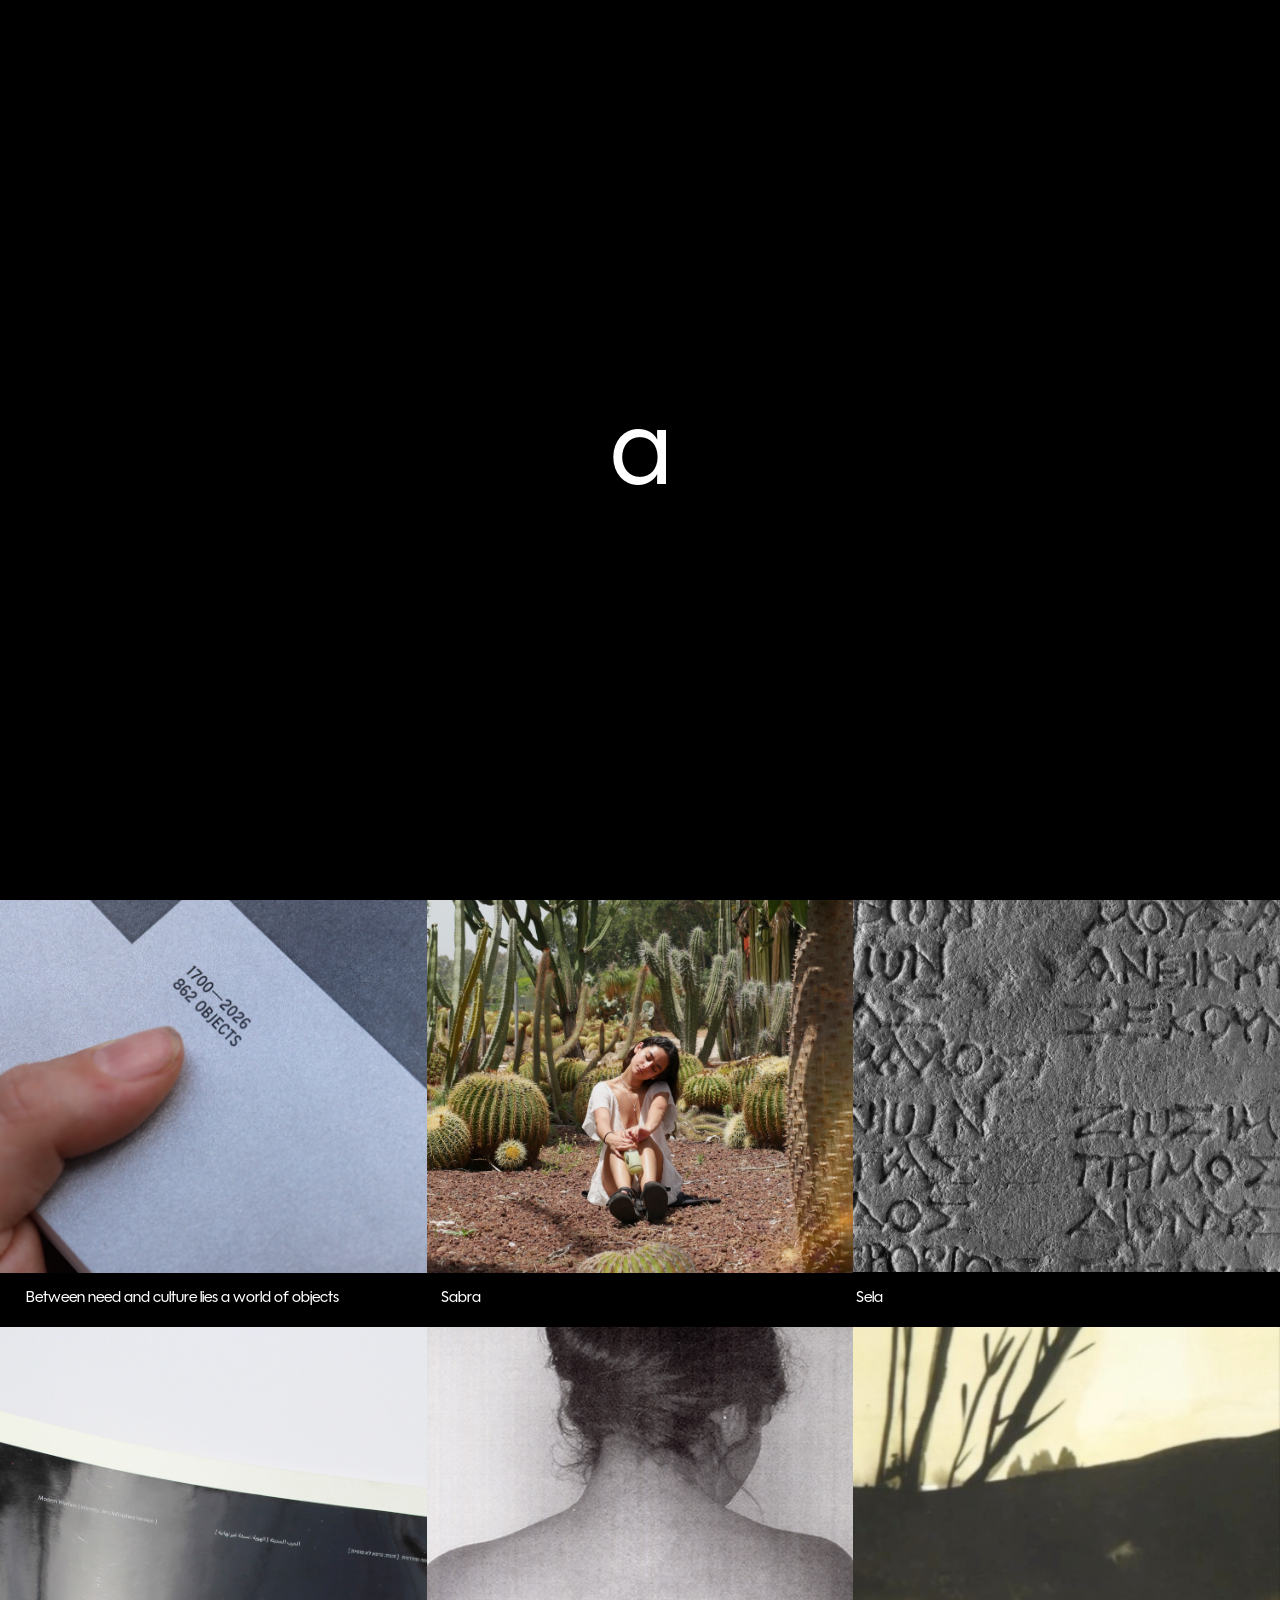
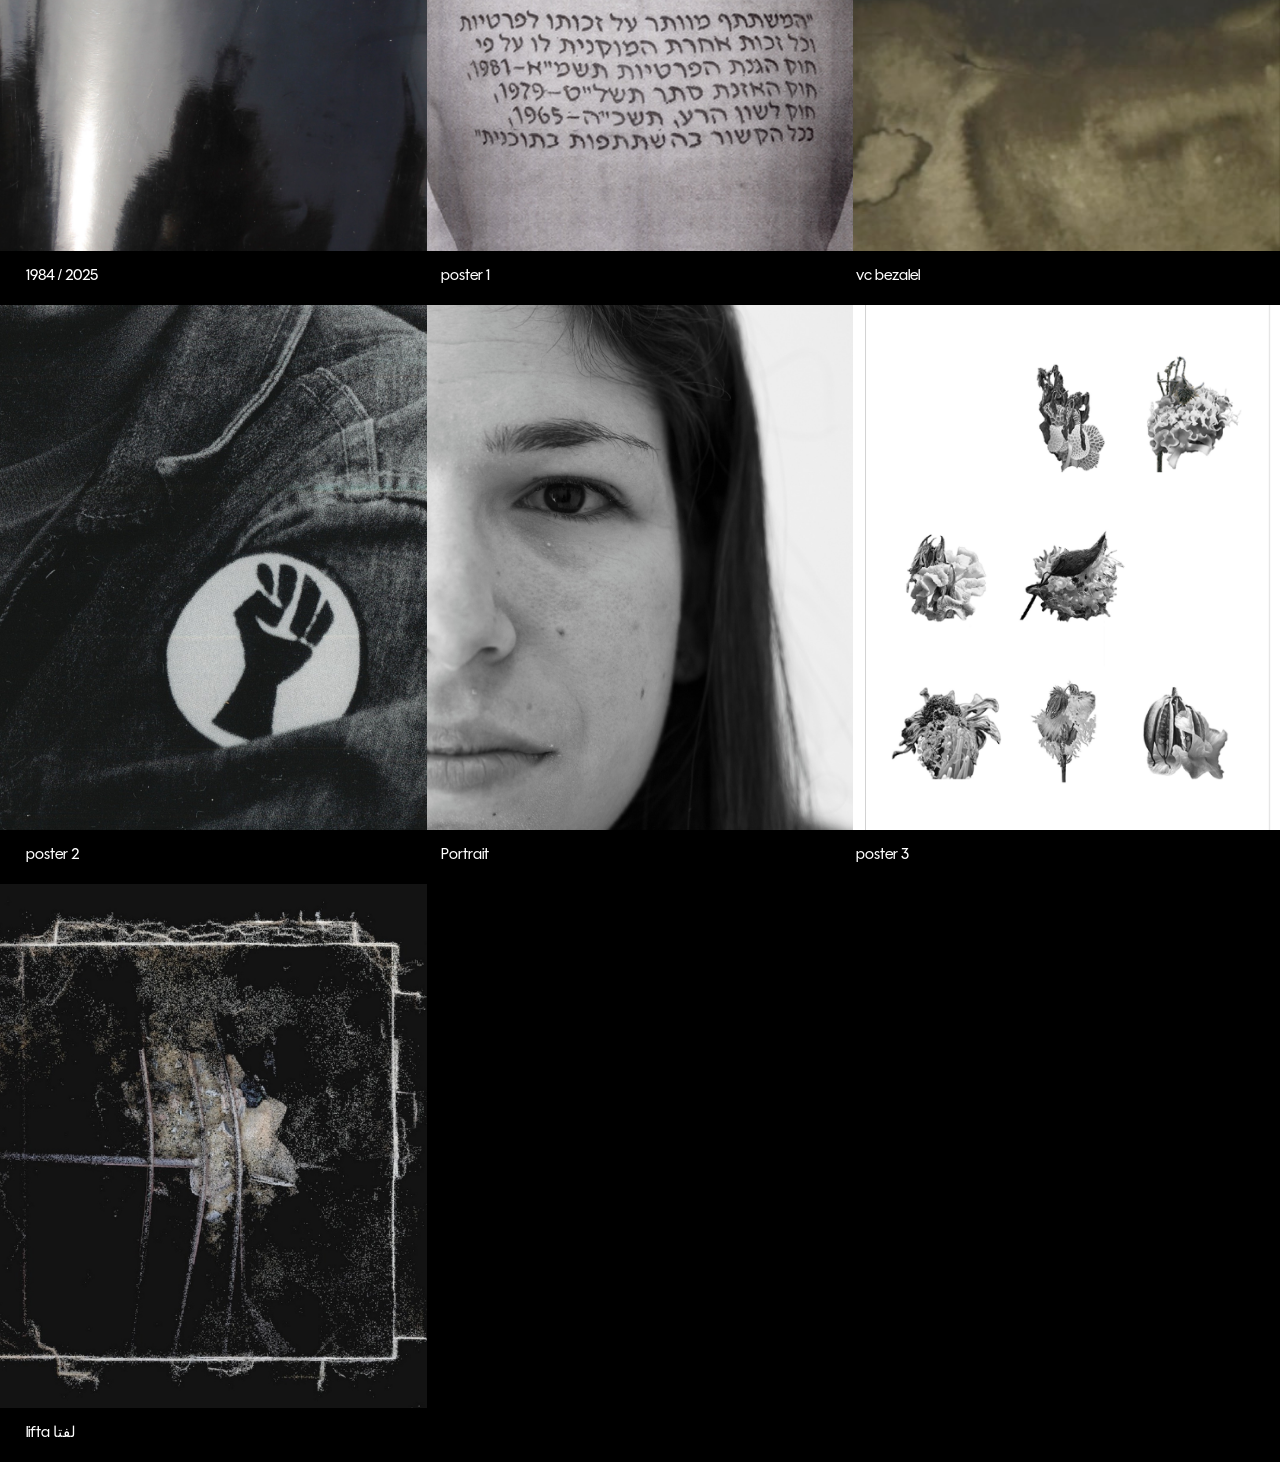
==== commit 8f40bbd3: "Home: new covers (from the admin page)" ====
--- a/index.html
+++ b/index.html
@@ -4,7 +4,7 @@
   <meta charset="UTF-8">
   <meta name="viewport" content="width=device-width, initial-scale=1">
   <title>May Mina</title>
-  <link rel="stylesheet" href="styles.css?v=20261129m">
+  <link rel="stylesheet" href="styles.css?v=20261129o">
   <!-- טוענים את הפונט של השם מוקדם, כדי שמסך הפתיחה יופיע ישר בפונט הנכון -->
   <link rel="preload" href="fonts/PolymathDispDemo-Regular.otf" as="font" type="font/otf" crossorigin>
 </head>
@@ -24,9 +24,9 @@
     <a class="project-contact project-contact--email project-contact--light" href="mailto:maymina201199@gmail.com">maymina201199@gmail</a>
     <a class="project-contact project-contact--phone project-contact--light" href="tel:+972549199429">054-9199429</a>
 
-    <a class="home-process-link" href="process.html?v=20261129m" aria-label="process" title="process"></a>
+    <a class="home-process-link" href="process.html?v=20261129o" aria-label="process" title="process"></a>
     <!-- זמני: ריבוע אדום שמוביל לעמוד הניהול (נוריד אותו כשהאתר יהיה מוכן) -->
-    <a class="admin-link" href="covers.html?v=20261129m" aria-label="ניהול" title="ניהול"></a>
+    <a class="admin-link" href="covers.html?v=20261129o" aria-label="ניהול" title="ניהול"></a>
 
     <!-- התפריט: לחיצה על קטגוריה מציגה רק את הפרויקטים שלה. "works" = כל העבודות (ברירת המחדל).
          data-filter הוא שם הקטגוריה, כמו ב-data-categories של כל פרויקט -->
@@ -50,49 +50,49 @@
   -->
   <main class="home-projects">
     <div class="home-gallery">
-      <a class="home-gallery__item" href="manyone.html?v=20261129m" data-categories="social-media" data-preview="images/projects/manyone/01.jpg, images/projects/manyone/02.jpg, images/projects/manyone/03.jpg, images/projects/manyone/05.jpg">
+      <a class="home-gallery__item" href="manyone.html?v=20261129o" data-categories="social-media" data-preview="images/projects/manyone/01.jpg, images/projects/manyone/02.jpg, images/projects/manyone/03.jpg, images/projects/manyone/05.jpg">
         <div class="home-gallery__media">
           <video class="home-gallery__slide is-active" src="images/home-manyone.mp4?s=1" poster="images/home-manyone-poster.jpg" autoplay muted loop playsinline aria-label="Manyone"></video>
         </div>
         <p class="home-gallery__name">manyone TLV</p>
       </a>
 
-      <a class="home-gallery__item" href="modern-warfare.html?v=20261129m" data-categories="graphic-design" data-preview="images/projects/modern-warfare/01.jpg, images/projects/modern-warfare/02.jpg, images/projects/modern-warfare/03.jpg, images/projects/modern-warfare/04.jpg">
+      <a class="home-gallery__item" href="modern-warfare.html?v=20261129o" data-categories="graphic-design" data-preview="images/projects/modern-warfare/01.jpg, images/projects/modern-warfare/02.jpg, images/projects/modern-warfare/03.jpg, images/projects/modern-warfare/04.jpg">
         <div class="home-gallery__media">
           <img class="home-gallery__slide is-active" src="images/home-row2-booklet.jpg" alt="Modern Warfare">
         </div>
         <p class="home-gallery__name">Modern Warfare</p>
       </a>
 
-      <a class="home-gallery__item" href="hevel.html?v=20261129m" data-categories="visual-identity" data-preview="images/projects/hevel/00-cover.jpg, images/projects/hevel/01.jpg, images/projects/hevel/02.jpg, images/projects/hevel/03.jpg">
+      <a class="home-gallery__item" href="hevel.html?v=20261129o" data-categories="visual-identity" data-preview="images/projects/hevel/00-cover.jpg, images/projects/hevel/01.jpg, images/projects/hevel/02.jpg, images/projects/hevel/03.jpg">
         <div class="home-gallery__media">
           <img class="home-gallery__slide is-active" src="images/home-row2-portrait.jpg" alt="Hevel">
         </div>
         <p class="home-gallery__name">Hevel</p>
       </a>
 
-      <a class="home-gallery__item" href="eat-and-drink.html?v=20261129m" data-categories="graphic-design" data-preview="images/projects/eat-and-drink/00-cover.jpg">
+      <a class="home-gallery__item" href="eat-and-drink.html?v=20261129o" data-categories="graphic-design" data-preview="images/projects/eat-and-drink/00-cover.jpg">
         <div class="home-gallery__media">
           <img class="home-gallery__slide is-active" src="images/home-eat-and-drink.jpg" alt="eat and drink">
         </div>
         <p class="home-gallery__name">Between need and culture lies a world of objects</p>
       </a>
 
-      <a class="home-gallery__item" href="sabra.html?v=20261129m" data-categories="visual-identity photography" data-preview="images/projects/sabra/00-cover.jpg, images/projects/sabra/01.jpg, images/projects/sabra/02.jpg, images/projects/sabra/03.jpg">
+      <a class="home-gallery__item" href="sabra.html?v=20261129o" data-categories="visual-identity photography" data-preview="images/projects/sabra/00-cover.jpg, images/projects/sabra/01.jpg, images/projects/sabra/02.jpg, images/projects/sabra/03.jpg">
         <div class="home-gallery__media">
           <img class="home-gallery__slide is-active" src="images/home-photo-cactus.jpg" alt="Sabra">
         </div>
         <p class="home-gallery__name">Sabra</p>
       </a>
 
-      <a class="home-gallery__item" href="sela.html?v=20261129m" data-categories="digital" data-preview="images/projects/sela/00-cover.jpg, images/projects/sela/01.jpg, images/projects/sela/02.jpg, images/projects/sela/03.jpg">
-        <div class="home-gallery__media">
-          <video class="home-gallery__slide home-gallery__slide--stone is-active" src="images/home-row2-stone.mp4?v=20261129m" poster="images/home-row2-stone-poster.jpg" autoplay muted loop playsinline aria-label="Sela"></video>
+      <a class="home-gallery__item" href="sela.html?v=20261129o" data-categories="digital" data-preview="images/projects/sela/00-cover.jpg, images/projects/sela/01.jpg, images/projects/sela/02.jpg, images/projects/sela/03.jpg">
+        <div class="home-gallery__media">
+          <video class="home-gallery__slide home-gallery__slide--stone is-active" src="images/home-row2-stone.mp4?v=20261129o" poster="images/home-row2-stone-poster.jpg" autoplay muted loop playsinline aria-label="Sela"></video>
         </div>
         <p class="home-gallery__name">Sela</p>
       </a>
 
-      <a class="home-gallery__item" href="1984-2025.html?v=20261129m" data-categories="graphic-design" data-preview="images/projects/1984-2025/00-cover.jpg, images/projects/1984-2025/01.jpg, images/projects/1984-2025/02.jpg, images/projects/1984-2025/03.jpg">
+      <a class="home-gallery__item" href="1984-2025.html?v=20261129o" data-categories="graphic-design" data-preview="images/projects/1984-2025/00-cover.jpg, images/projects/1984-2025/01.jpg, images/projects/1984-2025/02.jpg, images/projects/1984-2025/03.jpg">
         <div class="home-gallery__media">
           <img class="home-gallery__slide is-active" src="images/projects/modern-warfare/01.jpg" alt="1984 / 2025">
         </div>
@@ -108,9 +108,9 @@
       </div>
 
       <!-- VC Bezalel: סרטון שמתנגן בלולאה, בלי סאונד -->
-      <a class="home-gallery__item" href="vc-bezalel.html?v=20261129m" data-categories="social-media" data-preview="images/home-vc-bezalel-poster.jpg">
-        <div class="home-gallery__media">
-          <video class="home-gallery__slide is-active" src="images/home-vc-bezalel.mp4?v=20261129m" poster="images/home-vc-bezalel-poster.jpg" autoplay muted loop playsinline aria-label="VC Bezalel"></video>
+      <a class="home-gallery__item" href="vc-bezalel.html?v=20261129o" data-categories="social-media" data-preview="images/home-vc-bezalel-poster.jpg">
+        <div class="home-gallery__media">
+          <video class="home-gallery__slide is-active" src="images/home-vc-bezalel.mp4?v=20261129o" poster="images/home-vc-bezalel-poster.jpg" autoplay muted loop playsinline aria-label="VC Bezalel"></video>
         </div>
         <p class="home-gallery__name">vc bezalel</p>
       </a>
@@ -118,12 +118,12 @@
       <!-- poster 2: עבודה נפרדת (עוד אין לה עמוד, אז היא לא קישור) -->
       <div class="home-gallery__item" data-categories="graphic-design">
         <div class="home-gallery__media">
-          <img class="home-gallery__slide is-active" src="images/projects/posters/02.jpg" alt="poster 2" style="object-position: 38.28% 50%">
+          <img class="home-gallery__slide is-active" src="images/home-mx0pbwtj.jpg" alt="poster 2" data-original="images/home-mx0pbwtj-original.jpg" data-crop="-38.35 0 1 0">
         </div>
         <p class="home-gallery__name">poster 2</p>
       </div>
 
-      <a class="home-gallery__item" href="portrait.html?v=20261129m" data-categories="photography" data-preview="images/projects/portrait/00-cover.jpg, images/projects/portrait/01.jpg, images/projects/portrait/02.jpg, images/projects/portrait/03.jpg">
+      <a class="home-gallery__item" href="portrait.html?v=20261129o" data-categories="photography" data-preview="images/projects/portrait/00-cover.jpg, images/projects/portrait/01.jpg, images/projects/portrait/02.jpg, images/projects/portrait/03.jpg">
         <div class="home-gallery__media">
           <img class="home-gallery__slide home-gallery__slide--face is-active" src="images/home-photo-face.jpg" alt="Portrait">
         </div>
@@ -138,9 +138,9 @@
         <p class="home-gallery__name">poster 3</p>
       </div>
 
-      <a class="home-gallery__item" href="lifta.html?v=20261129m" data-categories="visual-identity" data-preview="images/projects/lifta/00-cover.jpg, images/projects/lifta/01.jpg, images/projects/lifta/02.jpg, images/projects/lifta/03.jpg">
-        <div class="home-gallery__media">
-          <video class="home-gallery__slide is-active" src="images/home-lifta.mp4?v=20261129m" poster="images/home-lifta-poster.jpg" autoplay muted loop playsinline aria-label="lifta"></video>
+      <a class="home-gallery__item" href="lifta.html?v=20261129o" data-categories="visual-identity" data-preview="images/projects/lifta/00-cover.jpg, images/projects/lifta/01.jpg, images/projects/lifta/02.jpg, images/projects/lifta/03.jpg">
+        <div class="home-gallery__media">
+          <img class="home-gallery__slide is-active" src="images/home-mx0pc0ty.jpg" alt="lifta" data-original="images/home-mx0pc0ty-original.jpg" data-crop="21.31 0.4 1.19 0">
         </div>
         <p class="home-gallery__name">lifta <span class="text-arabic" lang="ar">لفتا</span></p>
       </a>
@@ -289,7 +289,7 @@
     });
   </script>
 
-  <script src="copy.js?v=20261129m"></script>
-  <script src="idle.js?v=20261129m"></script>
+  <script src="copy.js?v=20261129o"></script>
+  <script src="idle.js?v=20261129o"></script>
 </body>
 </html>
--- a/styles.css
+++ b/styles.css
@@ -2235,9 +2235,12 @@
 }
 
 /* ===== פס הגלילה של העמוד: קו לבן דק (כמו הקווים של האייקונים), שמתעבה כשהעכבר עליו ===== */
-html {
-  scrollbar-color: var(--color-home-text) transparent; /* Firefox */
-  scrollbar-width: thin;
+/* Firefox בלבד (כרום וספארי מתעלמים מהעיצוב למטה אם ההגדרה הזאת קיימת) */
+@supports (-moz-appearance: none) {
+  html {
+    scrollbar-color: var(--color-home-text) transparent;
+    scrollbar-width: thin;
+  }
 }
 
 ::-webkit-scrollbar {
@@ -2258,8 +2261,13 @@
   background-clip: padding-box;
 }
 
-/* כשהעכבר על הקו או כשגוררים אותו: קצת יותר עבה, כדי שיהיה קל לתפוס */
+/* כשהעכבר על הקו או כשגוררים אותו: קצת יותר עבה (3px), כדי שיהיה קל לתפוס. בלי פינות מעוגלות */
 ::-webkit-scrollbar-thumb:hover,
 ::-webkit-scrollbar-thumb:active {
-  border-width: 3px;
-}
+  border-width: 4px;
+}
+
+::-webkit-scrollbar-thumb,
+::-webkit-scrollbar-thumb:hover {
+  border-radius: 0;
+}
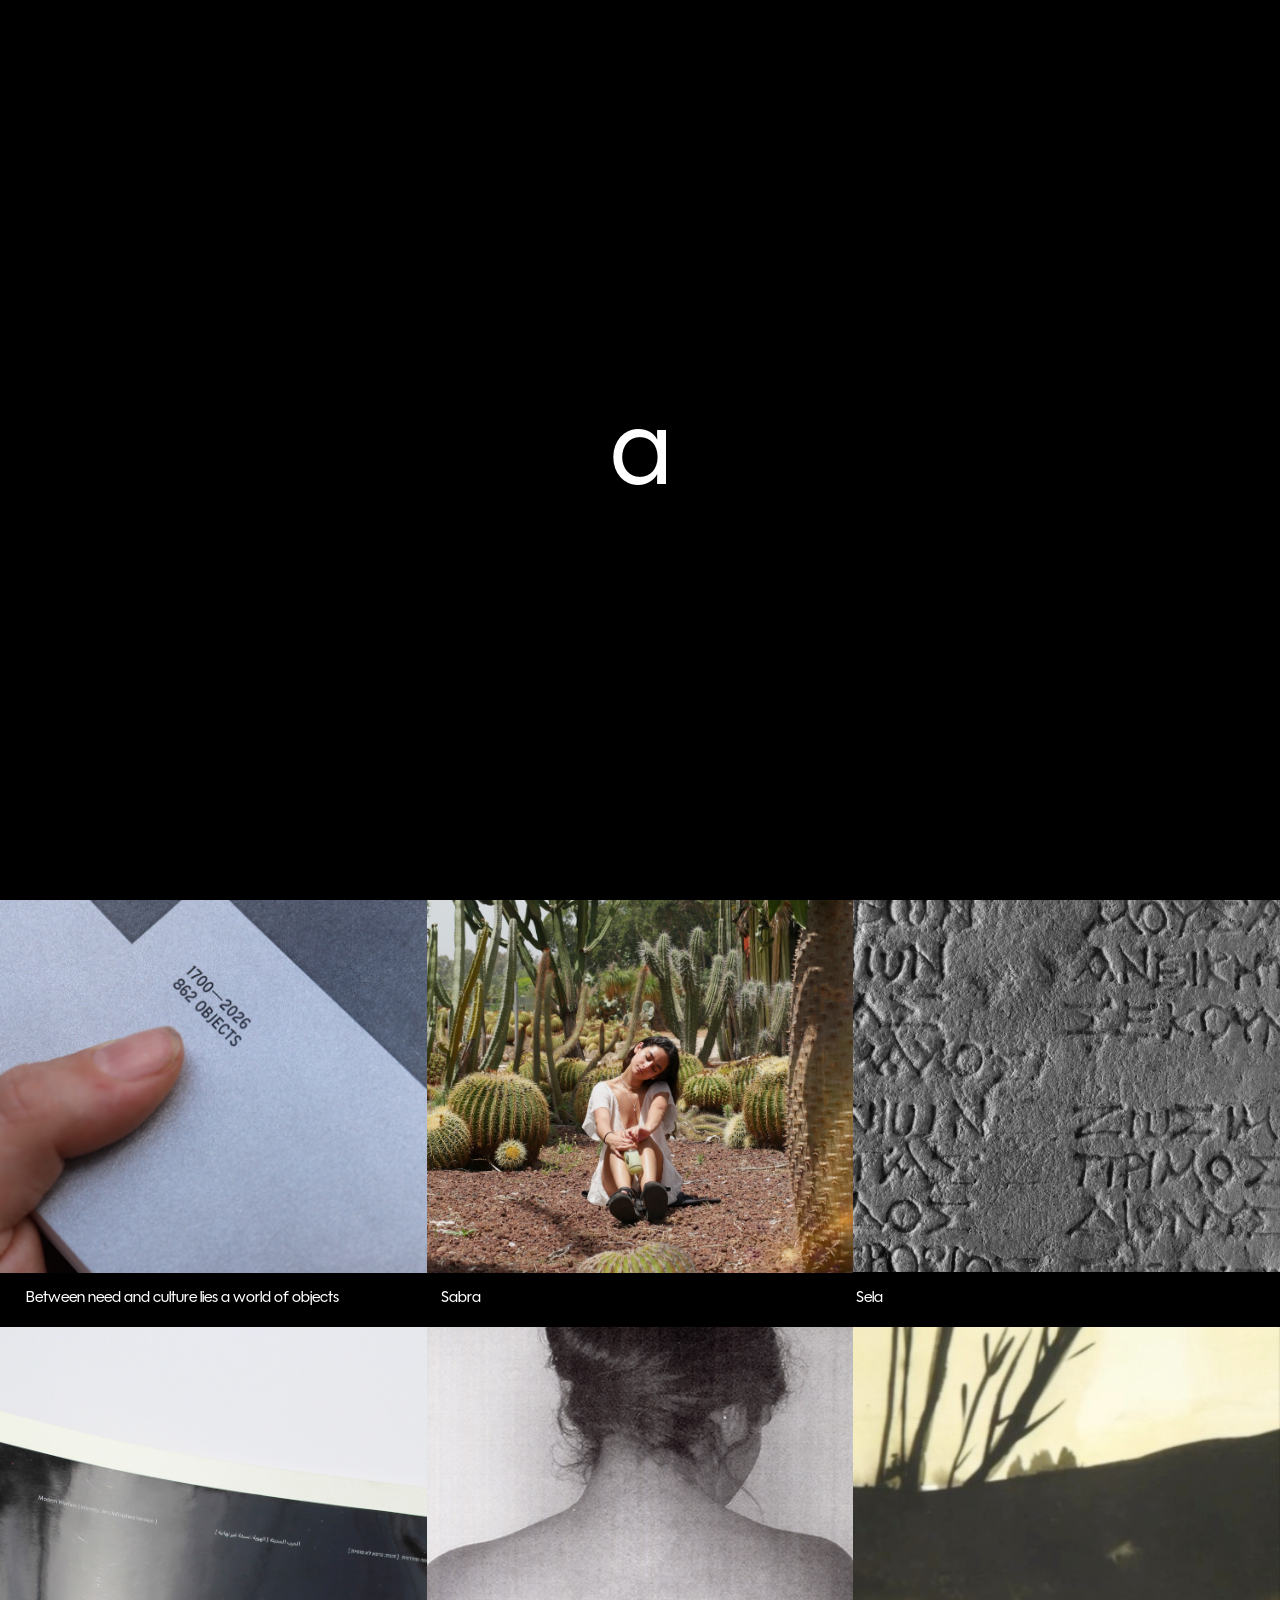
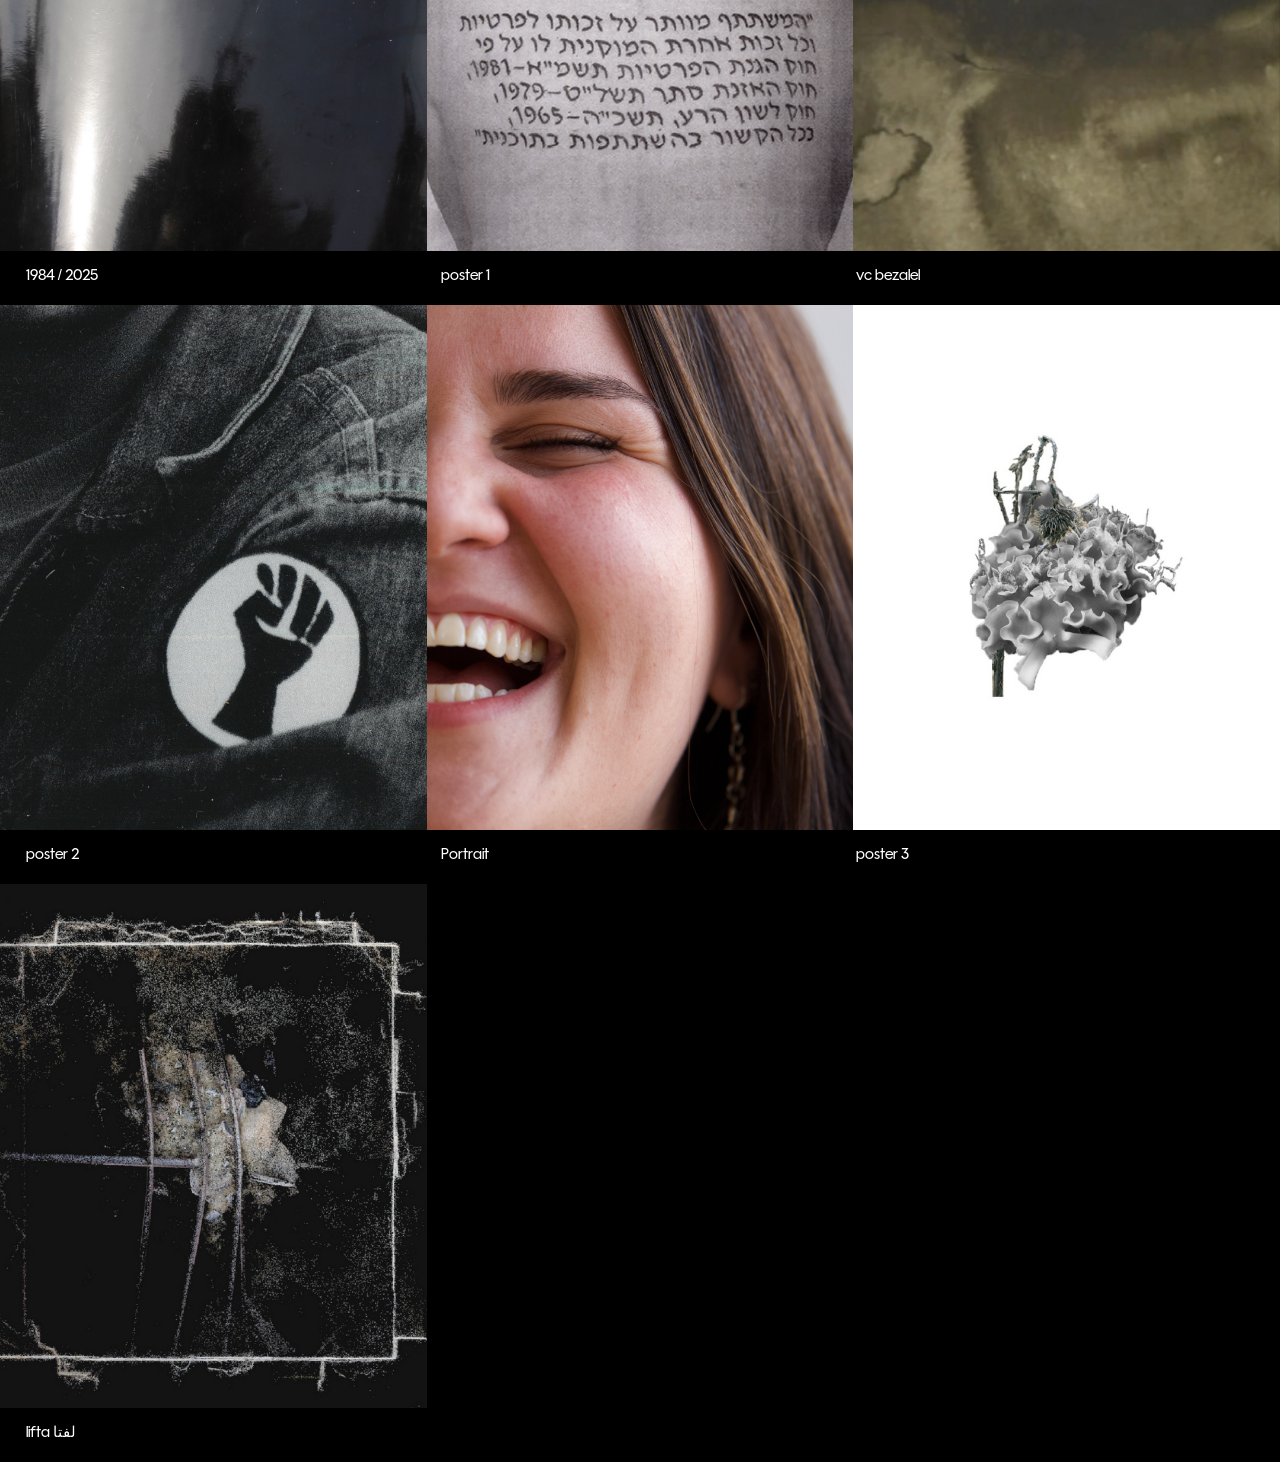
==== commit 2401b9d1: "Home: new covers (from the admin page)" ====
--- a/index.html
+++ b/index.html
@@ -125,7 +125,7 @@
 
       <a class="home-gallery__item" href="portrait.html?v=20261129o" data-categories="photography" data-preview="images/projects/portrait/00-cover.jpg, images/projects/portrait/01.jpg, images/projects/portrait/02.jpg, images/projects/portrait/03.jpg">
         <div class="home-gallery__media">
-          <img class="home-gallery__slide home-gallery__slide--face is-active" src="images/home-photo-face.jpg" alt="Portrait">
+          <img class="home-gallery__slide is-active" src="images/home-mx0pfb44.jpg" alt="Portrait" data-original="images/home-mx0pfb44-original.jpg" data-crop="-38.07 0 1 0">
         </div>
         <p class="home-gallery__name">Portrait</p>
       </a>
@@ -133,7 +133,7 @@
       <!-- poster 3: עבודה נפרדת (עוד אין לה עמוד, אז היא לא קישור) -->
       <div class="home-gallery__item" data-categories="graphic-design">
         <div class="home-gallery__media">
-          <img class="home-gallery__slide is-active" src="images/projects/posters/03.jpg" alt="poster 3">
+          <img class="home-gallery__slide is-active" src="images/home-mx0pffuv.jpg" alt="poster 3" data-original="images/home-mx0pffuv-original.jpg" data-crop="-4.63 0.2 1.27 0">
         </div>
         <p class="home-gallery__name">poster 3</p>
       </div>
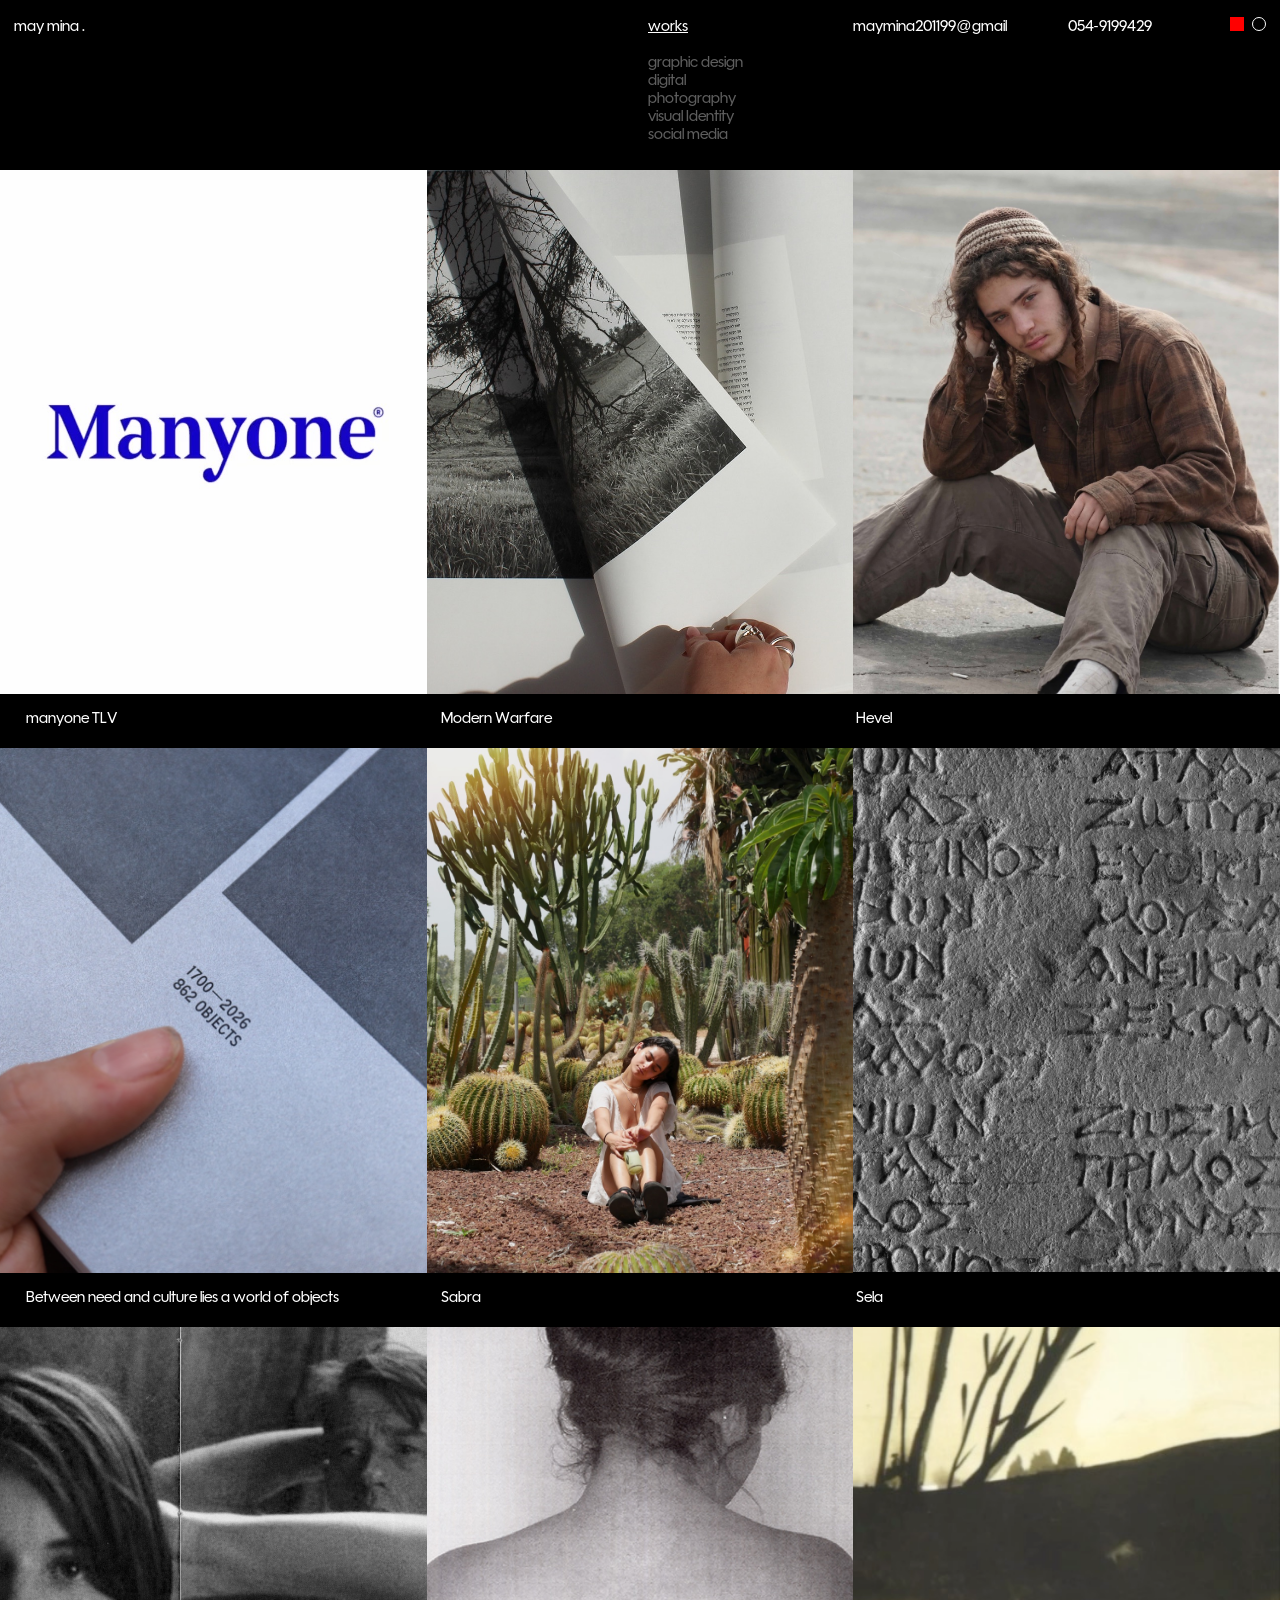
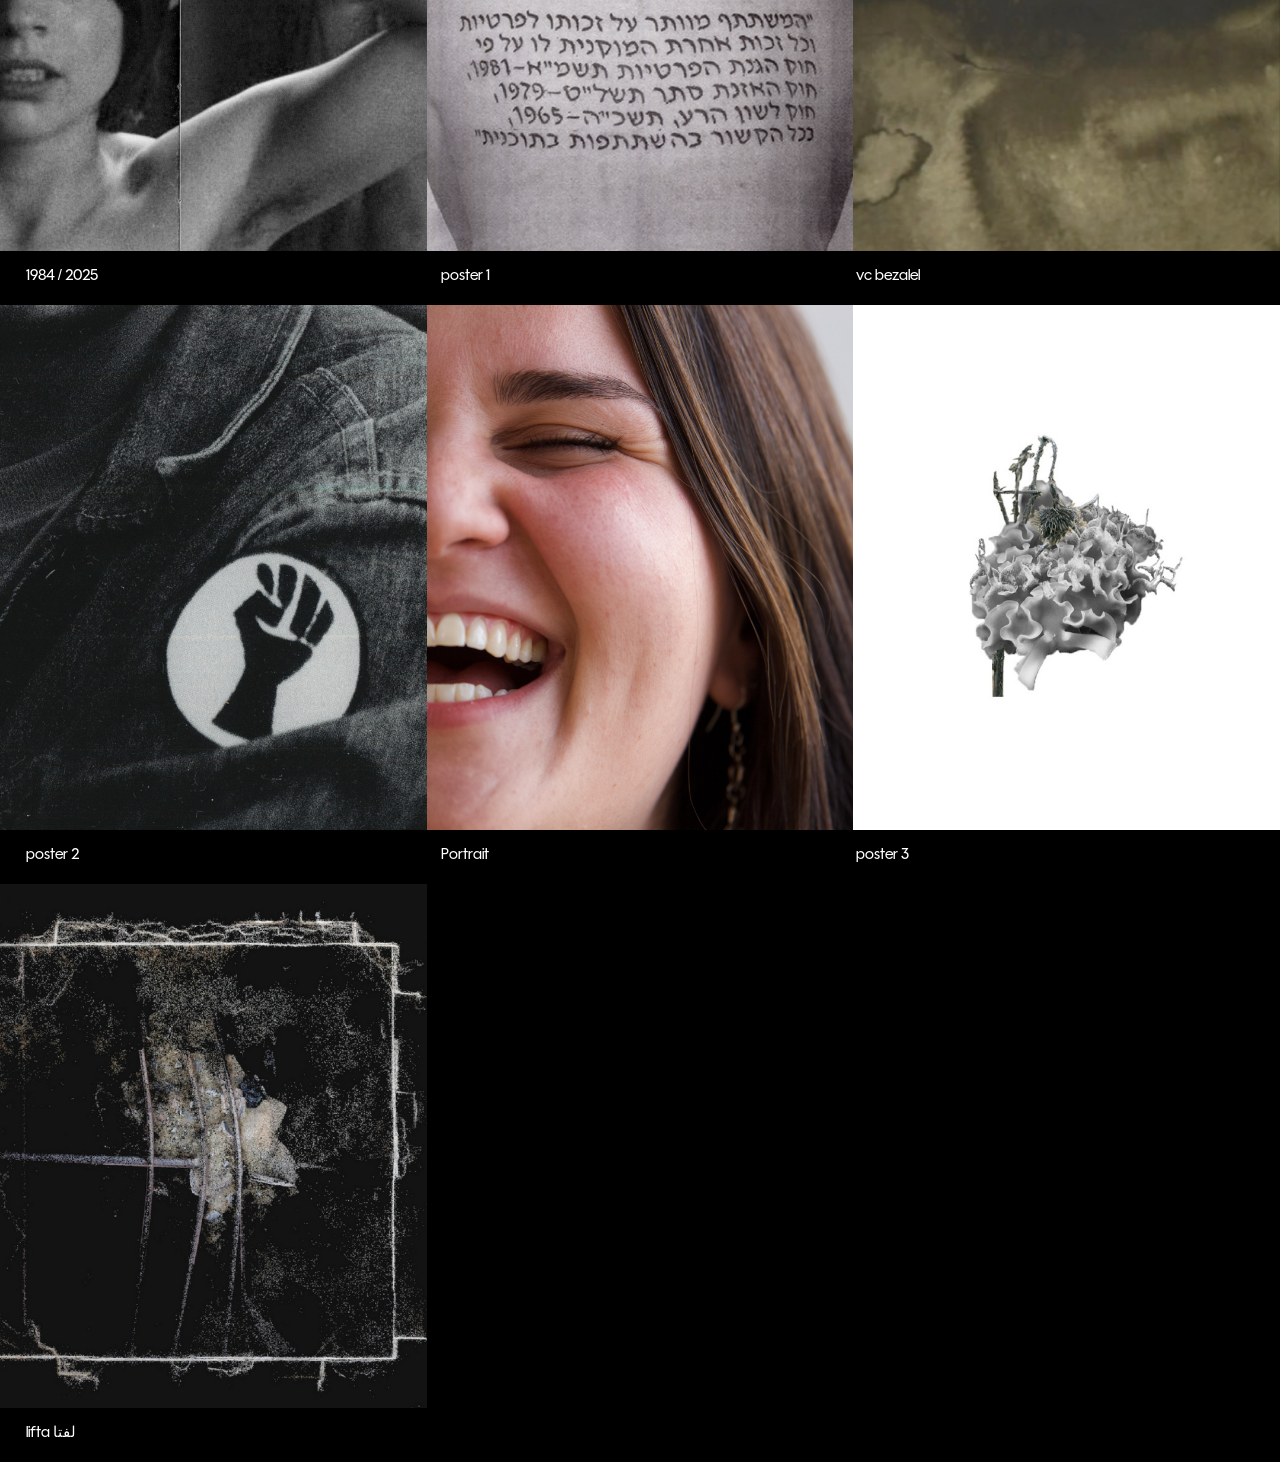
==== commit 05c60f98: "Home: new covers (from the admin page)" ====
--- a/index.html
+++ b/index.html
@@ -94,7 +94,7 @@
 
       <a class="home-gallery__item" href="1984-2025.html?v=20261129o" data-categories="graphic-design" data-preview="images/projects/1984-2025/00-cover.jpg, images/projects/1984-2025/01.jpg, images/projects/1984-2025/02.jpg, images/projects/1984-2025/03.jpg">
         <div class="home-gallery__media">
-          <img class="home-gallery__slide is-active" src="images/projects/modern-warfare/01.jpg" alt="1984 / 2025">
+          <img class="home-gallery__slide is-active" src="images/home-mx0pjoar.jpg" alt="1984 / 2025" data-original="images/home-mx0pjoar-original.jpg" data-crop="-9.86 0 1 0">
         </div>
         <p class="home-gallery__name">1984 / 2025</p>
       </a>
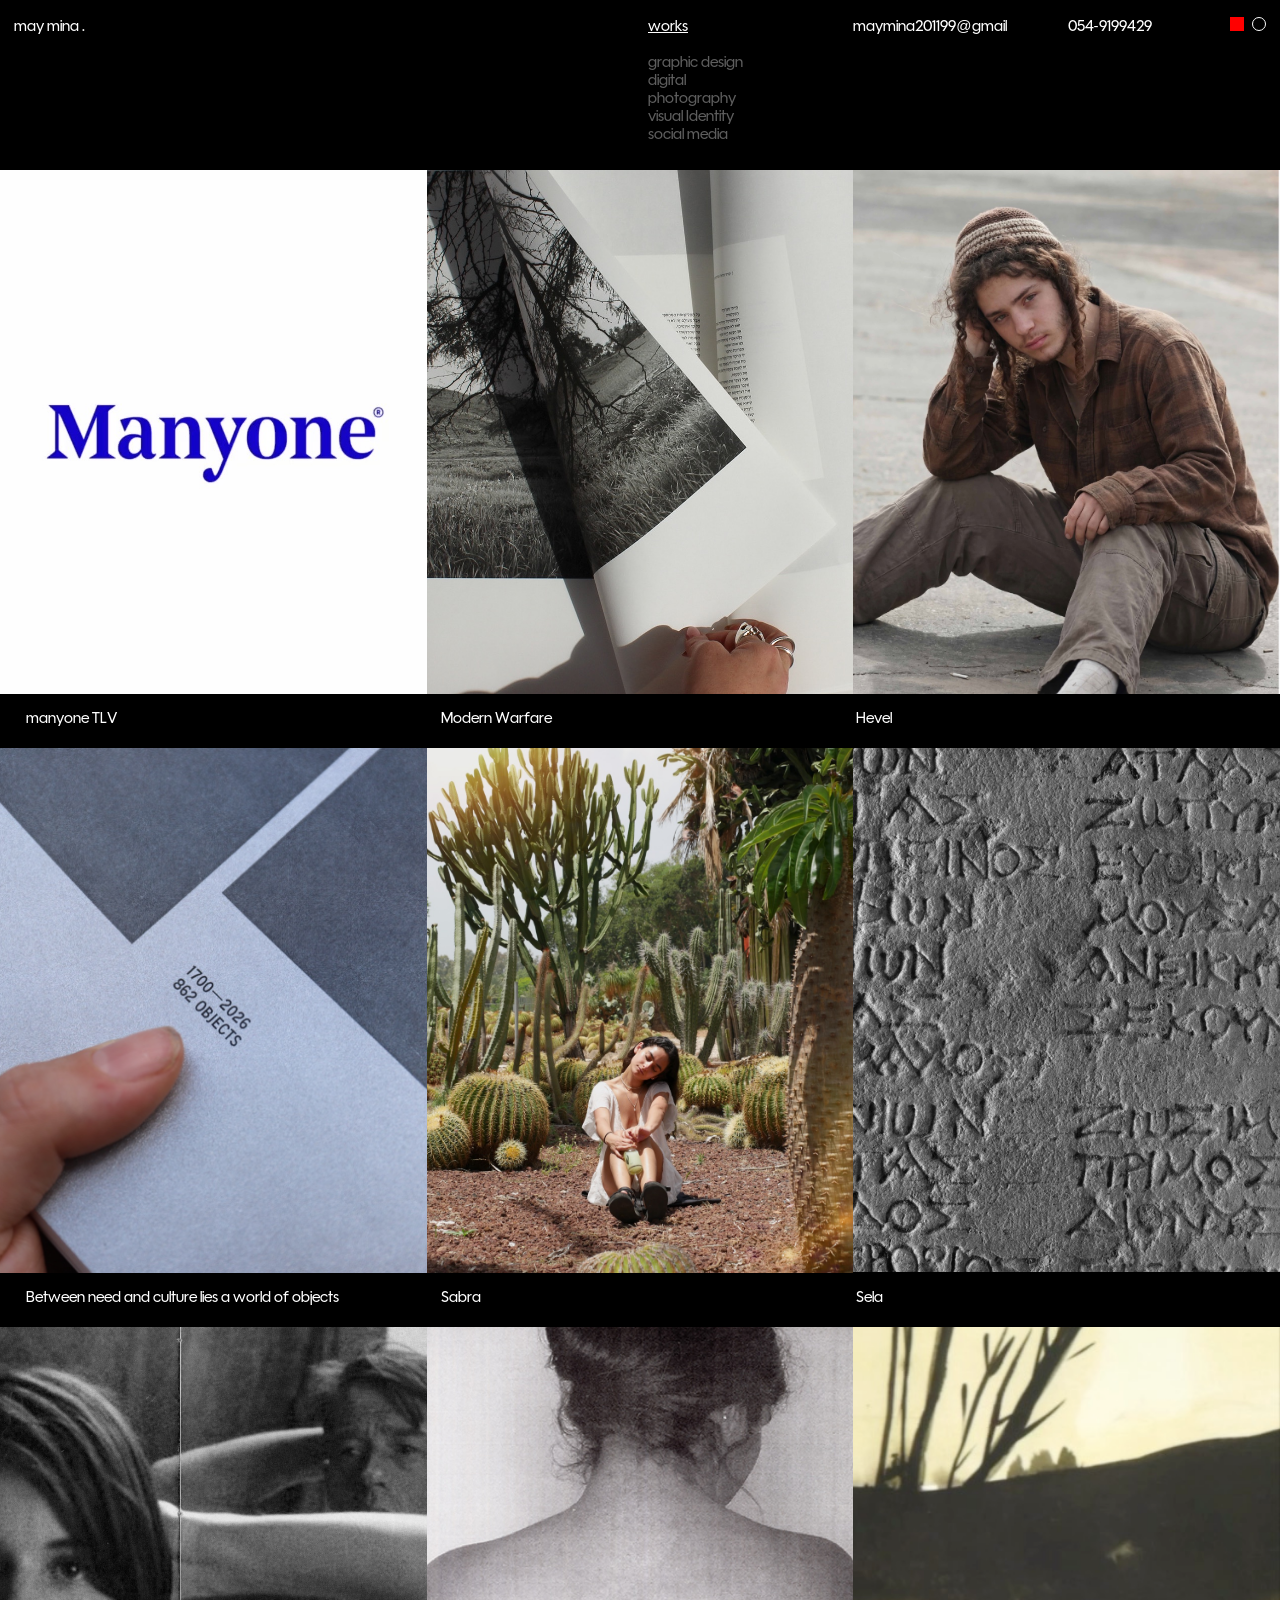
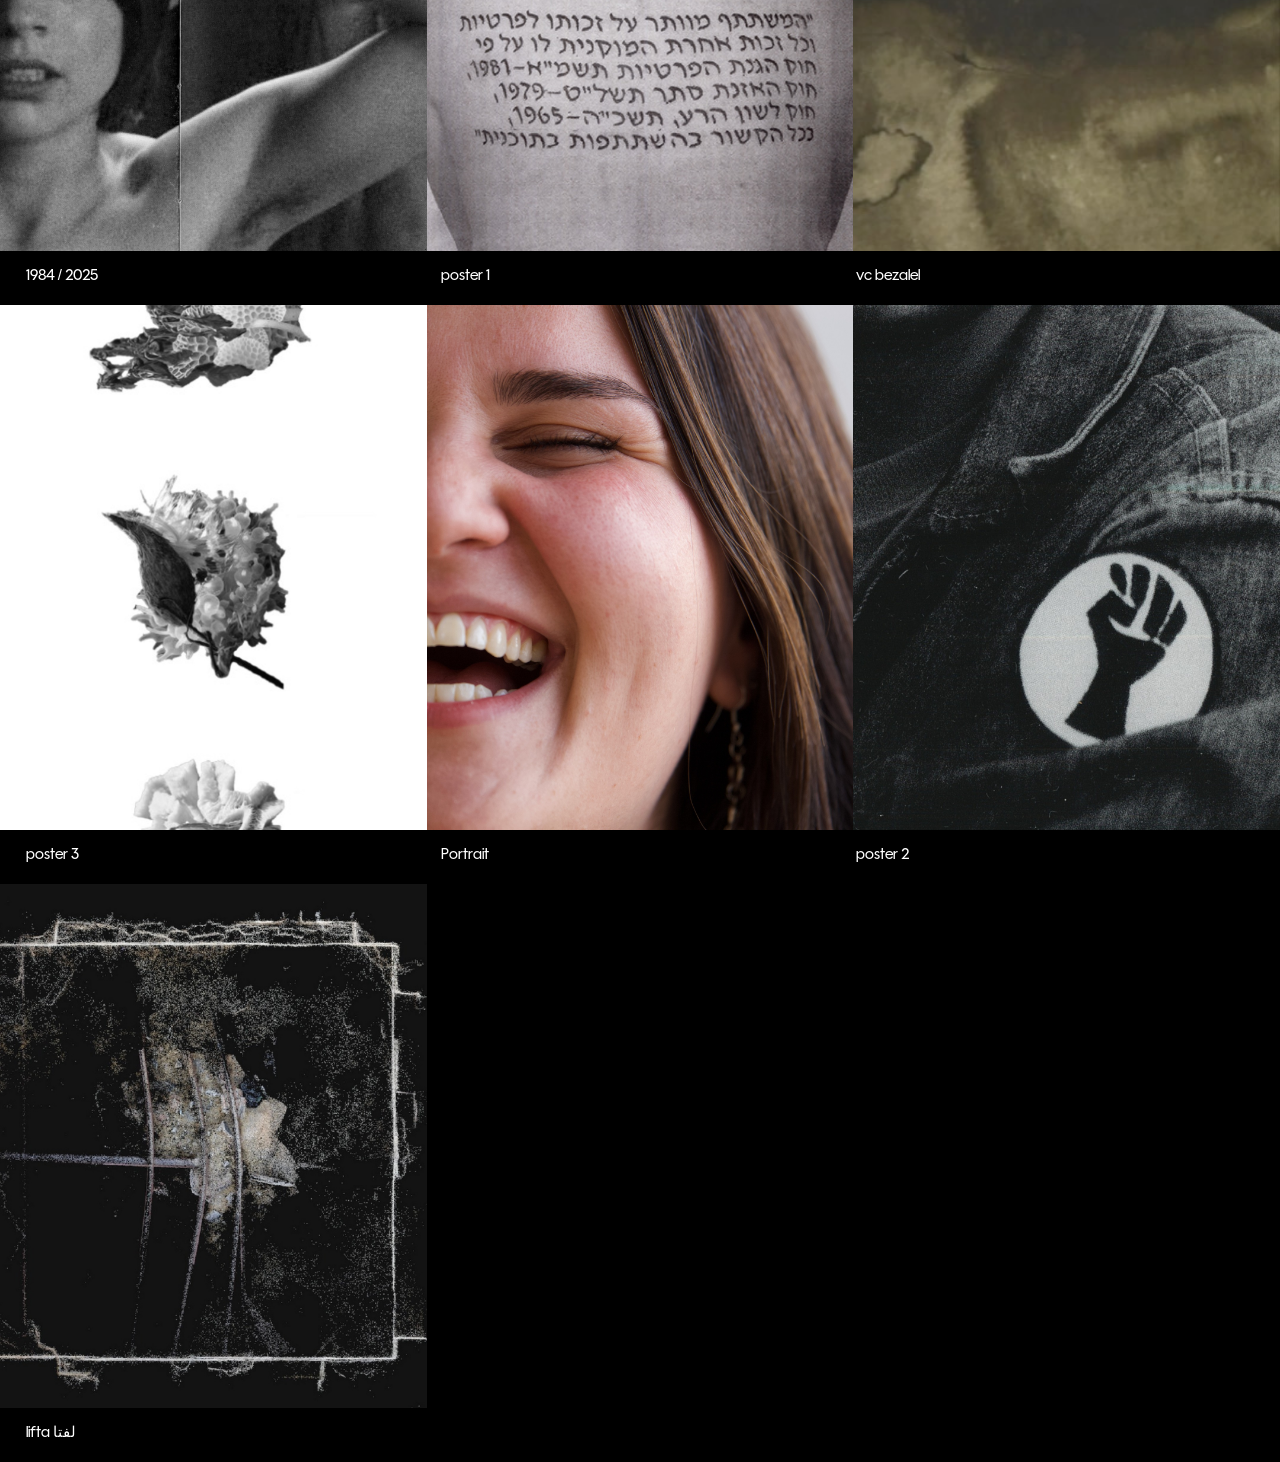
==== commit 0190dbdb: "Home: new order and covers (from the admin page)" ====
--- a/index.html
+++ b/index.html
@@ -115,27 +115,27 @@
         <p class="home-gallery__name">vc bezalel</p>
       </a>
 
+      <!-- poster 3: עבודה נפרדת (עוד אין לה עמוד, אז היא לא קישור) -->
+      <div class="home-gallery__item" data-categories="graphic-design">
+        <div class="home-gallery__media">
+          <img class="home-gallery__slide is-active" src="images/home-mx0po5q3.jpg" alt="poster 3" data-original="images/home-mx0po5q3-original.jpg" data-crop="-0.17 0 1 -90">
+        </div>
+        <p class="home-gallery__name">poster 3</p>
+      </div>
+
+      <a class="home-gallery__item" href="portrait.html?v=20261129o" data-categories="photography" data-preview="images/projects/portrait/00-cover.jpg, images/projects/portrait/01.jpg, images/projects/portrait/02.jpg, images/projects/portrait/03.jpg">
+        <div class="home-gallery__media">
+          <img class="home-gallery__slide is-active" src="images/home-mx0pfb44.jpg" alt="Portrait" data-original="images/home-mx0pfb44-original.jpg" data-crop="-38.07 0 1 0">
+        </div>
+        <p class="home-gallery__name">Portrait</p>
+      </a>
+
       <!-- poster 2: עבודה נפרדת (עוד אין לה עמוד, אז היא לא קישור) -->
       <div class="home-gallery__item" data-categories="graphic-design">
         <div class="home-gallery__media">
           <img class="home-gallery__slide is-active" src="images/home-mx0pbwtj.jpg" alt="poster 2" data-original="images/home-mx0pbwtj-original.jpg" data-crop="-38.35 0 1 0">
         </div>
         <p class="home-gallery__name">poster 2</p>
-      </div>
-
-      <a class="home-gallery__item" href="portrait.html?v=20261129o" data-categories="photography" data-preview="images/projects/portrait/00-cover.jpg, images/projects/portrait/01.jpg, images/projects/portrait/02.jpg, images/projects/portrait/03.jpg">
-        <div class="home-gallery__media">
-          <img class="home-gallery__slide is-active" src="images/home-mx0pfb44.jpg" alt="Portrait" data-original="images/home-mx0pfb44-original.jpg" data-crop="-38.07 0 1 0">
-        </div>
-        <p class="home-gallery__name">Portrait</p>
-      </a>
-
-      <!-- poster 3: עבודה נפרדת (עוד אין לה עמוד, אז היא לא קישור) -->
-      <div class="home-gallery__item" data-categories="graphic-design">
-        <div class="home-gallery__media">
-          <img class="home-gallery__slide is-active" src="images/home-mx0pffuv.jpg" alt="poster 3" data-original="images/home-mx0pffuv-original.jpg" data-crop="-4.63 0.2 1.27 0">
-        </div>
-        <p class="home-gallery__name">poster 3</p>
       </div>
 
       <a class="home-gallery__item" href="lifta.html?v=20261129o" data-categories="visual-identity" data-preview="images/projects/lifta/00-cover.jpg, images/projects/lifta/01.jpg, images/projects/lifta/02.jpg, images/projects/lifta/03.jpg">
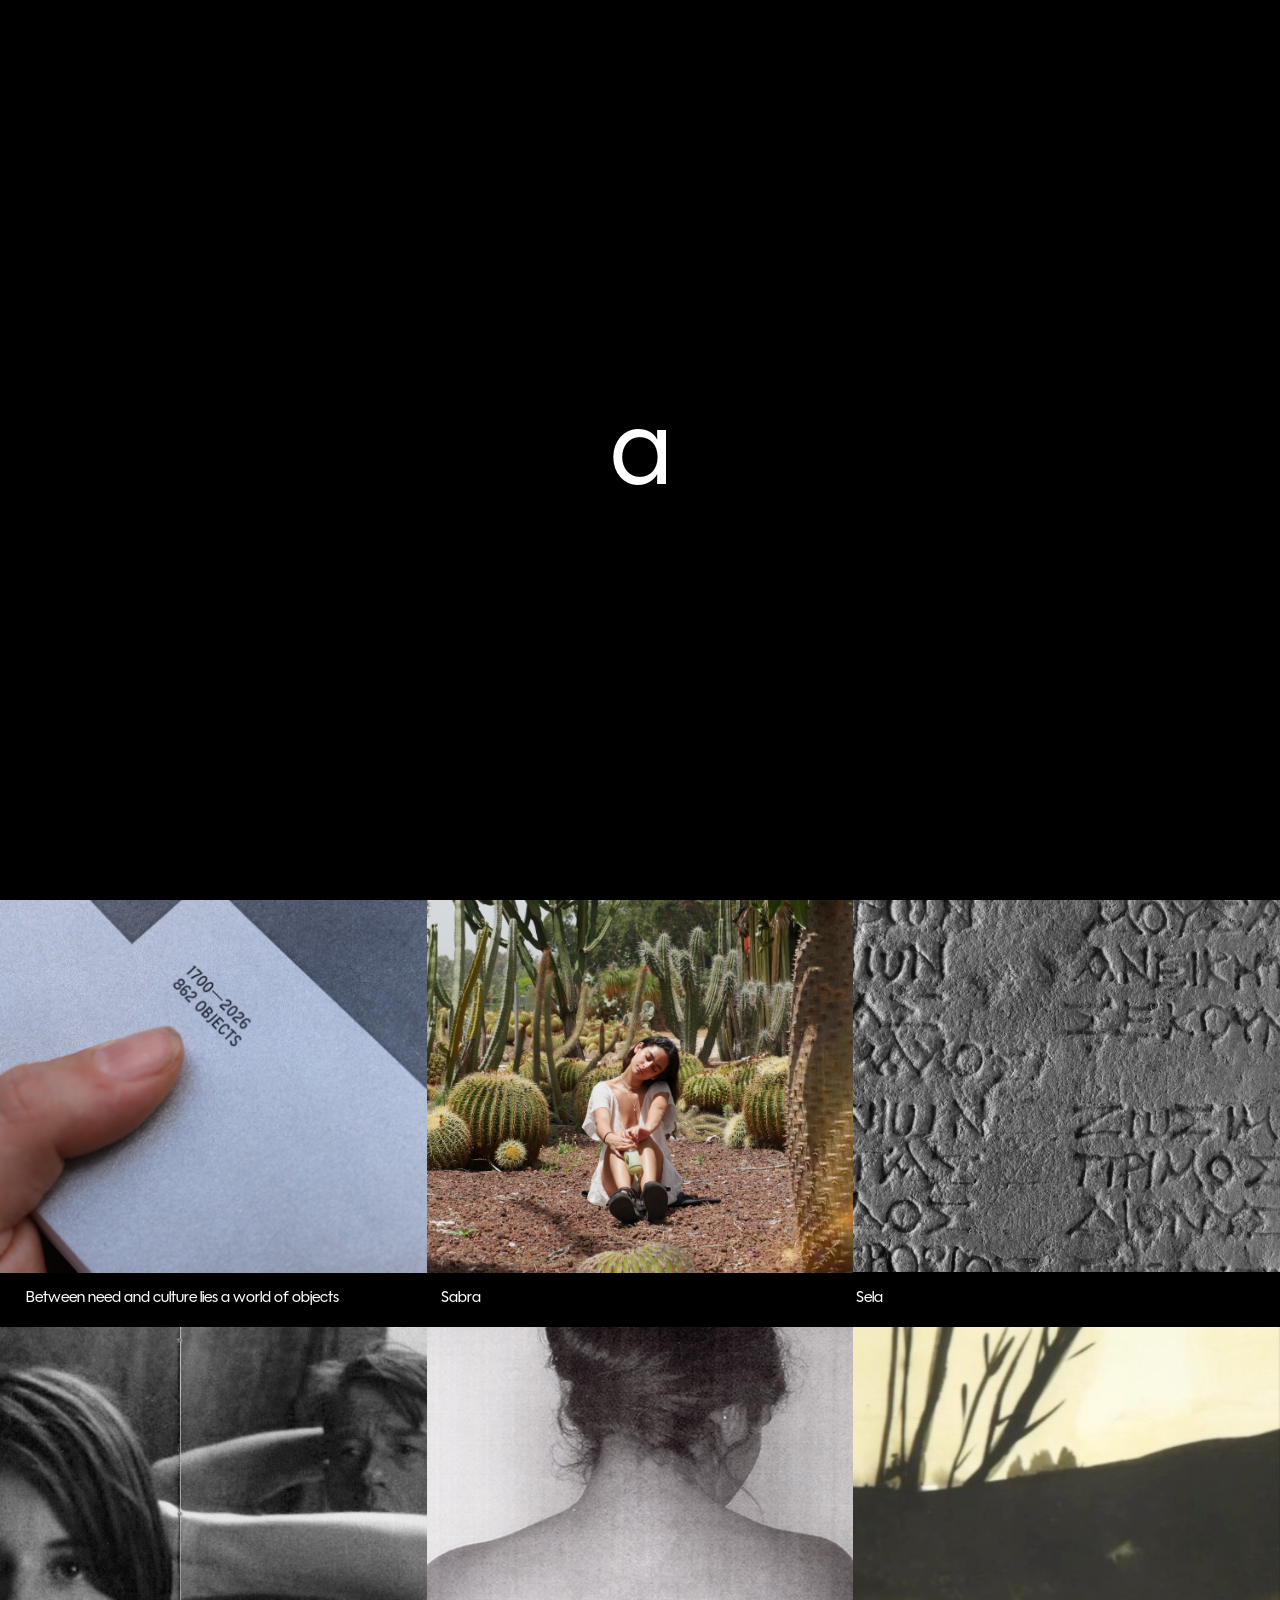
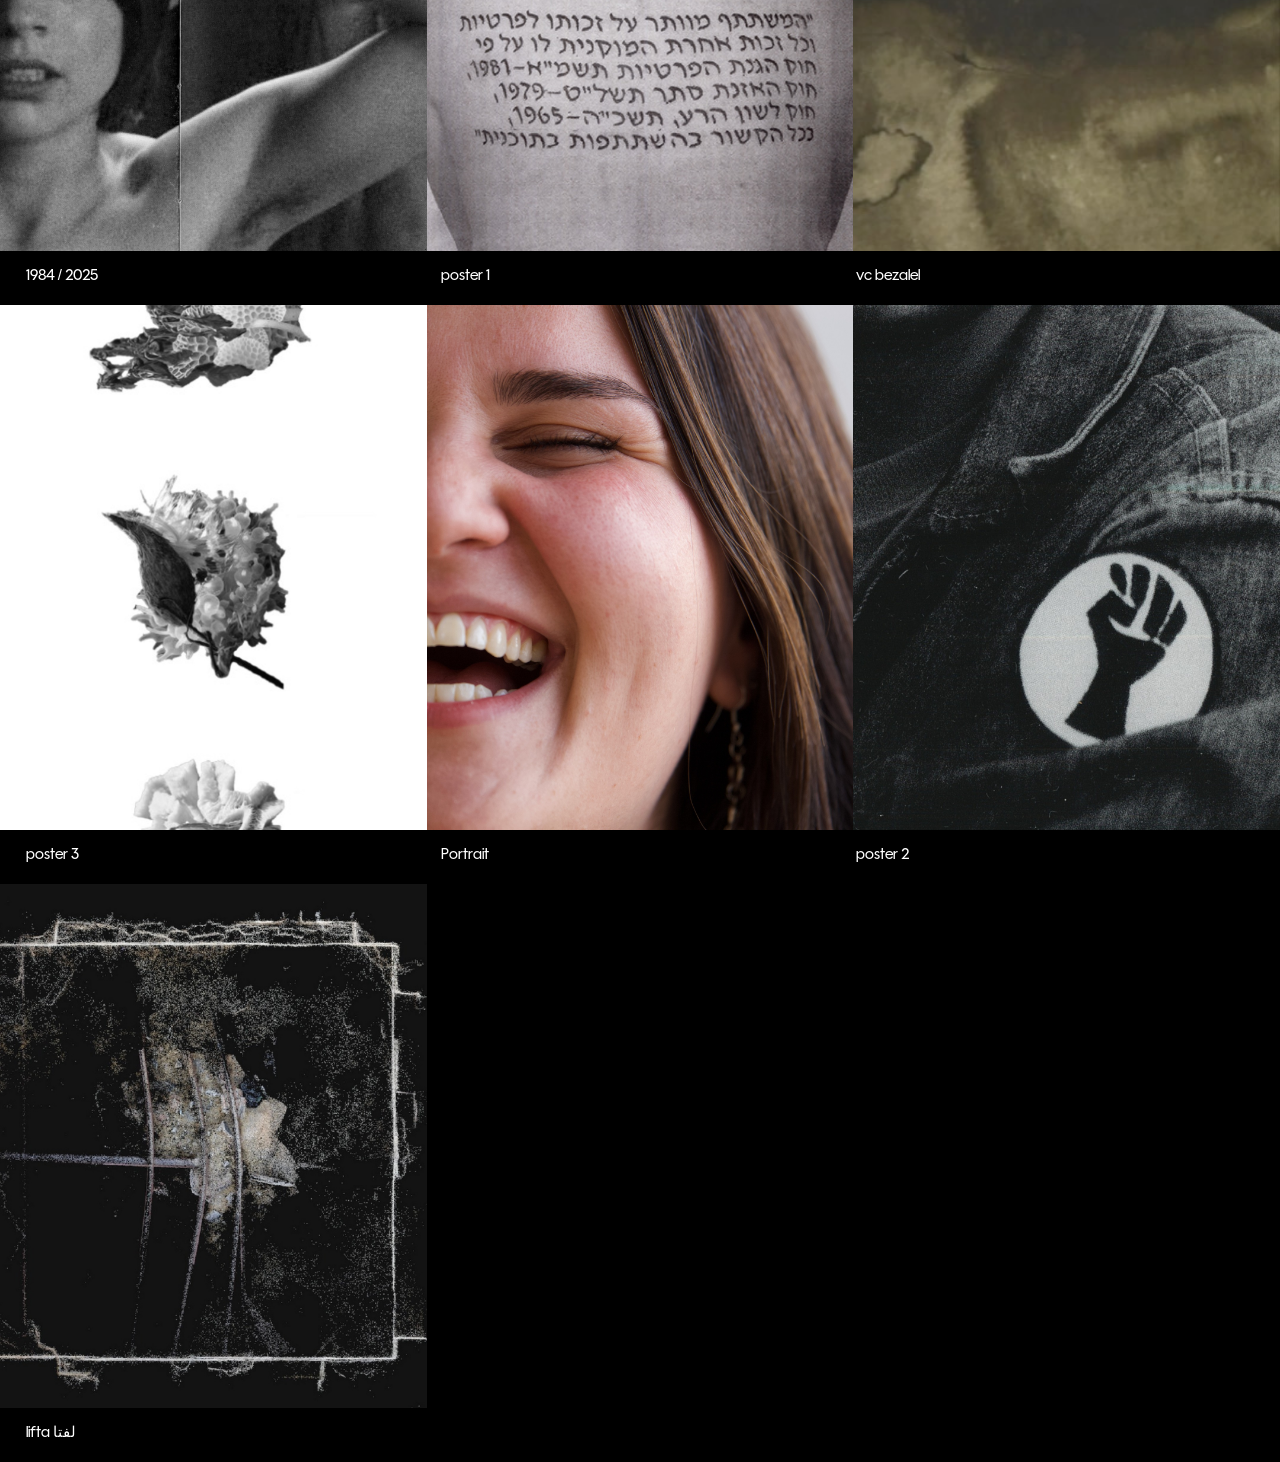
==== commit 6399a939: "Manyone chart aligned with the first text line; Lifta opening image = the cover from the old portfol" ====
--- a/index.html
+++ b/index.html
@@ -4,7 +4,7 @@
   <meta charset="UTF-8">
   <meta name="viewport" content="width=device-width, initial-scale=1">
   <title>May Mina</title>
-  <link rel="stylesheet" href="styles.css?v=20261129o">
+  <link rel="stylesheet" href="styles.css?v=20261129p">
   <!-- טוענים את הפונט של השם מוקדם, כדי שמסך הפתיחה יופיע ישר בפונט הנכון -->
   <link rel="preload" href="fonts/PolymathDispDemo-Regular.otf" as="font" type="font/otf" crossorigin>
 </head>
@@ -24,9 +24,9 @@
     <a class="project-contact project-contact--email project-contact--light" href="mailto:maymina201199@gmail.com">maymina201199@gmail</a>
     <a class="project-contact project-contact--phone project-contact--light" href="tel:+972549199429">054-9199429</a>
 
-    <a class="home-process-link" href="process.html?v=20261129o" aria-label="process" title="process"></a>
+    <a class="home-process-link" href="process.html?v=20261129p" aria-label="process" title="process"></a>
     <!-- זמני: ריבוע אדום שמוביל לעמוד הניהול (נוריד אותו כשהאתר יהיה מוכן) -->
-    <a class="admin-link" href="covers.html?v=20261129o" aria-label="ניהול" title="ניהול"></a>
+    <a class="admin-link" href="covers.html?v=20261129p" aria-label="ניהול" title="ניהול"></a>
 
     <!-- התפריט: לחיצה על קטגוריה מציגה רק את הפרויקטים שלה. "works" = כל העבודות (ברירת המחדל).
          data-filter הוא שם הקטגוריה, כמו ב-data-categories של כל פרויקט -->
@@ -50,49 +50,49 @@
   -->
   <main class="home-projects">
     <div class="home-gallery">
-      <a class="home-gallery__item" href="manyone.html?v=20261129o" data-categories="social-media" data-preview="images/projects/manyone/01.jpg, images/projects/manyone/02.jpg, images/projects/manyone/03.jpg, images/projects/manyone/05.jpg">
+      <a class="home-gallery__item" href="manyone.html?v=20261129p" data-categories="social-media" data-preview="images/projects/manyone/01.jpg, images/projects/manyone/02.jpg, images/projects/manyone/03.jpg, images/projects/manyone/05.jpg">
         <div class="home-gallery__media">
           <video class="home-gallery__slide is-active" src="images/home-manyone.mp4?s=1" poster="images/home-manyone-poster.jpg" autoplay muted loop playsinline aria-label="Manyone"></video>
         </div>
         <p class="home-gallery__name">manyone TLV</p>
       </a>
 
-      <a class="home-gallery__item" href="modern-warfare.html?v=20261129o" data-categories="graphic-design" data-preview="images/projects/modern-warfare/01.jpg, images/projects/modern-warfare/02.jpg, images/projects/modern-warfare/03.jpg, images/projects/modern-warfare/04.jpg">
+      <a class="home-gallery__item" href="modern-warfare.html?v=20261129p" data-categories="graphic-design" data-preview="images/projects/modern-warfare/01.jpg, images/projects/modern-warfare/02.jpg, images/projects/modern-warfare/03.jpg, images/projects/modern-warfare/04.jpg">
         <div class="home-gallery__media">
           <img class="home-gallery__slide is-active" src="images/home-row2-booklet.jpg" alt="Modern Warfare">
         </div>
         <p class="home-gallery__name">Modern Warfare</p>
       </a>
 
-      <a class="home-gallery__item" href="hevel.html?v=20261129o" data-categories="visual-identity" data-preview="images/projects/hevel/00-cover.jpg, images/projects/hevel/01.jpg, images/projects/hevel/02.jpg, images/projects/hevel/03.jpg">
+      <a class="home-gallery__item" href="hevel.html?v=20261129p" data-categories="visual-identity" data-preview="images/projects/hevel/00-cover.jpg, images/projects/hevel/01.jpg, images/projects/hevel/02.jpg, images/projects/hevel/03.jpg">
         <div class="home-gallery__media">
           <img class="home-gallery__slide is-active" src="images/home-row2-portrait.jpg" alt="Hevel">
         </div>
         <p class="home-gallery__name">Hevel</p>
       </a>
 
-      <a class="home-gallery__item" href="eat-and-drink.html?v=20261129o" data-categories="graphic-design" data-preview="images/projects/eat-and-drink/00-cover.jpg">
+      <a class="home-gallery__item" href="eat-and-drink.html?v=20261129p" data-categories="graphic-design" data-preview="images/projects/eat-and-drink/00-cover.jpg">
         <div class="home-gallery__media">
           <img class="home-gallery__slide is-active" src="images/home-eat-and-drink.jpg" alt="eat and drink">
         </div>
         <p class="home-gallery__name">Between need and culture lies a world of objects</p>
       </a>
 
-      <a class="home-gallery__item" href="sabra.html?v=20261129o" data-categories="visual-identity photography" data-preview="images/projects/sabra/00-cover.jpg, images/projects/sabra/01.jpg, images/projects/sabra/02.jpg, images/projects/sabra/03.jpg">
+      <a class="home-gallery__item" href="sabra.html?v=20261129p" data-categories="visual-identity photography" data-preview="images/projects/sabra/00-cover.jpg, images/projects/sabra/01.jpg, images/projects/sabra/02.jpg, images/projects/sabra/03.jpg">
         <div class="home-gallery__media">
           <img class="home-gallery__slide is-active" src="images/home-photo-cactus.jpg" alt="Sabra">
         </div>
         <p class="home-gallery__name">Sabra</p>
       </a>
 
-      <a class="home-gallery__item" href="sela.html?v=20261129o" data-categories="digital" data-preview="images/projects/sela/00-cover.jpg, images/projects/sela/01.jpg, images/projects/sela/02.jpg, images/projects/sela/03.jpg">
-        <div class="home-gallery__media">
-          <video class="home-gallery__slide home-gallery__slide--stone is-active" src="images/home-row2-stone.mp4?v=20261129o" poster="images/home-row2-stone-poster.jpg" autoplay muted loop playsinline aria-label="Sela"></video>
+      <a class="home-gallery__item" href="sela.html?v=20261129p" data-categories="digital" data-preview="images/projects/sela/00-cover.jpg, images/projects/sela/01.jpg, images/projects/sela/02.jpg, images/projects/sela/03.jpg">
+        <div class="home-gallery__media">
+          <video class="home-gallery__slide home-gallery__slide--stone is-active" src="images/home-row2-stone.mp4?v=20261129p" poster="images/home-row2-stone-poster.jpg" autoplay muted loop playsinline aria-label="Sela"></video>
         </div>
         <p class="home-gallery__name">Sela</p>
       </a>
 
-      <a class="home-gallery__item" href="1984-2025.html?v=20261129o" data-categories="graphic-design" data-preview="images/projects/1984-2025/00-cover.jpg, images/projects/1984-2025/01.jpg, images/projects/1984-2025/02.jpg, images/projects/1984-2025/03.jpg">
+      <a class="home-gallery__item" href="1984-2025.html?v=20261129p" data-categories="graphic-design" data-preview="images/projects/1984-2025/00-cover.jpg, images/projects/1984-2025/01.jpg, images/projects/1984-2025/02.jpg, images/projects/1984-2025/03.jpg">
         <div class="home-gallery__media">
           <img class="home-gallery__slide is-active" src="images/home-mx0pjoar.jpg" alt="1984 / 2025" data-original="images/home-mx0pjoar-original.jpg" data-crop="-9.86 0 1 0">
         </div>
@@ -108,9 +108,9 @@
       </div>
 
       <!-- VC Bezalel: סרטון שמתנגן בלולאה, בלי סאונד -->
-      <a class="home-gallery__item" href="vc-bezalel.html?v=20261129o" data-categories="social-media" data-preview="images/home-vc-bezalel-poster.jpg">
-        <div class="home-gallery__media">
-          <video class="home-gallery__slide is-active" src="images/home-vc-bezalel.mp4?v=20261129o" poster="images/home-vc-bezalel-poster.jpg" autoplay muted loop playsinline aria-label="VC Bezalel"></video>
+      <a class="home-gallery__item" href="vc-bezalel.html?v=20261129p" data-categories="social-media" data-preview="images/home-vc-bezalel-poster.jpg">
+        <div class="home-gallery__media">
+          <video class="home-gallery__slide is-active" src="images/home-vc-bezalel.mp4?v=20261129p" poster="images/home-vc-bezalel-poster.jpg" autoplay muted loop playsinline aria-label="VC Bezalel"></video>
         </div>
         <p class="home-gallery__name">vc bezalel</p>
       </a>
@@ -123,7 +123,7 @@
         <p class="home-gallery__name">poster 3</p>
       </div>
 
-      <a class="home-gallery__item" href="portrait.html?v=20261129o" data-categories="photography" data-preview="images/projects/portrait/00-cover.jpg, images/projects/portrait/01.jpg, images/projects/portrait/02.jpg, images/projects/portrait/03.jpg">
+      <a class="home-gallery__item" href="portrait.html?v=20261129p" data-categories="photography" data-preview="images/projects/portrait/00-cover.jpg, images/projects/portrait/01.jpg, images/projects/portrait/02.jpg, images/projects/portrait/03.jpg">
         <div class="home-gallery__media">
           <img class="home-gallery__slide is-active" src="images/home-mx0pfb44.jpg" alt="Portrait" data-original="images/home-mx0pfb44-original.jpg" data-crop="-38.07 0 1 0">
         </div>
@@ -138,7 +138,7 @@
         <p class="home-gallery__name">poster 2</p>
       </div>
 
-      <a class="home-gallery__item" href="lifta.html?v=20261129o" data-categories="visual-identity" data-preview="images/projects/lifta/00-cover.jpg, images/projects/lifta/01.jpg, images/projects/lifta/02.jpg, images/projects/lifta/03.jpg">
+      <a class="home-gallery__item" href="lifta.html?v=20261129p" data-categories="visual-identity" data-preview="images/projects/lifta/00-cover.jpg, images/projects/lifta/01.jpg, images/projects/lifta/02.jpg, images/projects/lifta/03.jpg">
         <div class="home-gallery__media">
           <img class="home-gallery__slide is-active" src="images/home-mx0pc0ty.jpg" alt="lifta" data-original="images/home-mx0pc0ty-original.jpg" data-crop="21.31 0.4 1.19 0">
         </div>
@@ -289,7 +289,7 @@
     });
   </script>
 
-  <script src="copy.js?v=20261129o"></script>
-  <script src="idle.js?v=20261129o"></script>
+  <script src="copy.js?v=20261129p"></script>
+  <script src="idle.js?v=20261129p"></script>
 </body>
 </html>
